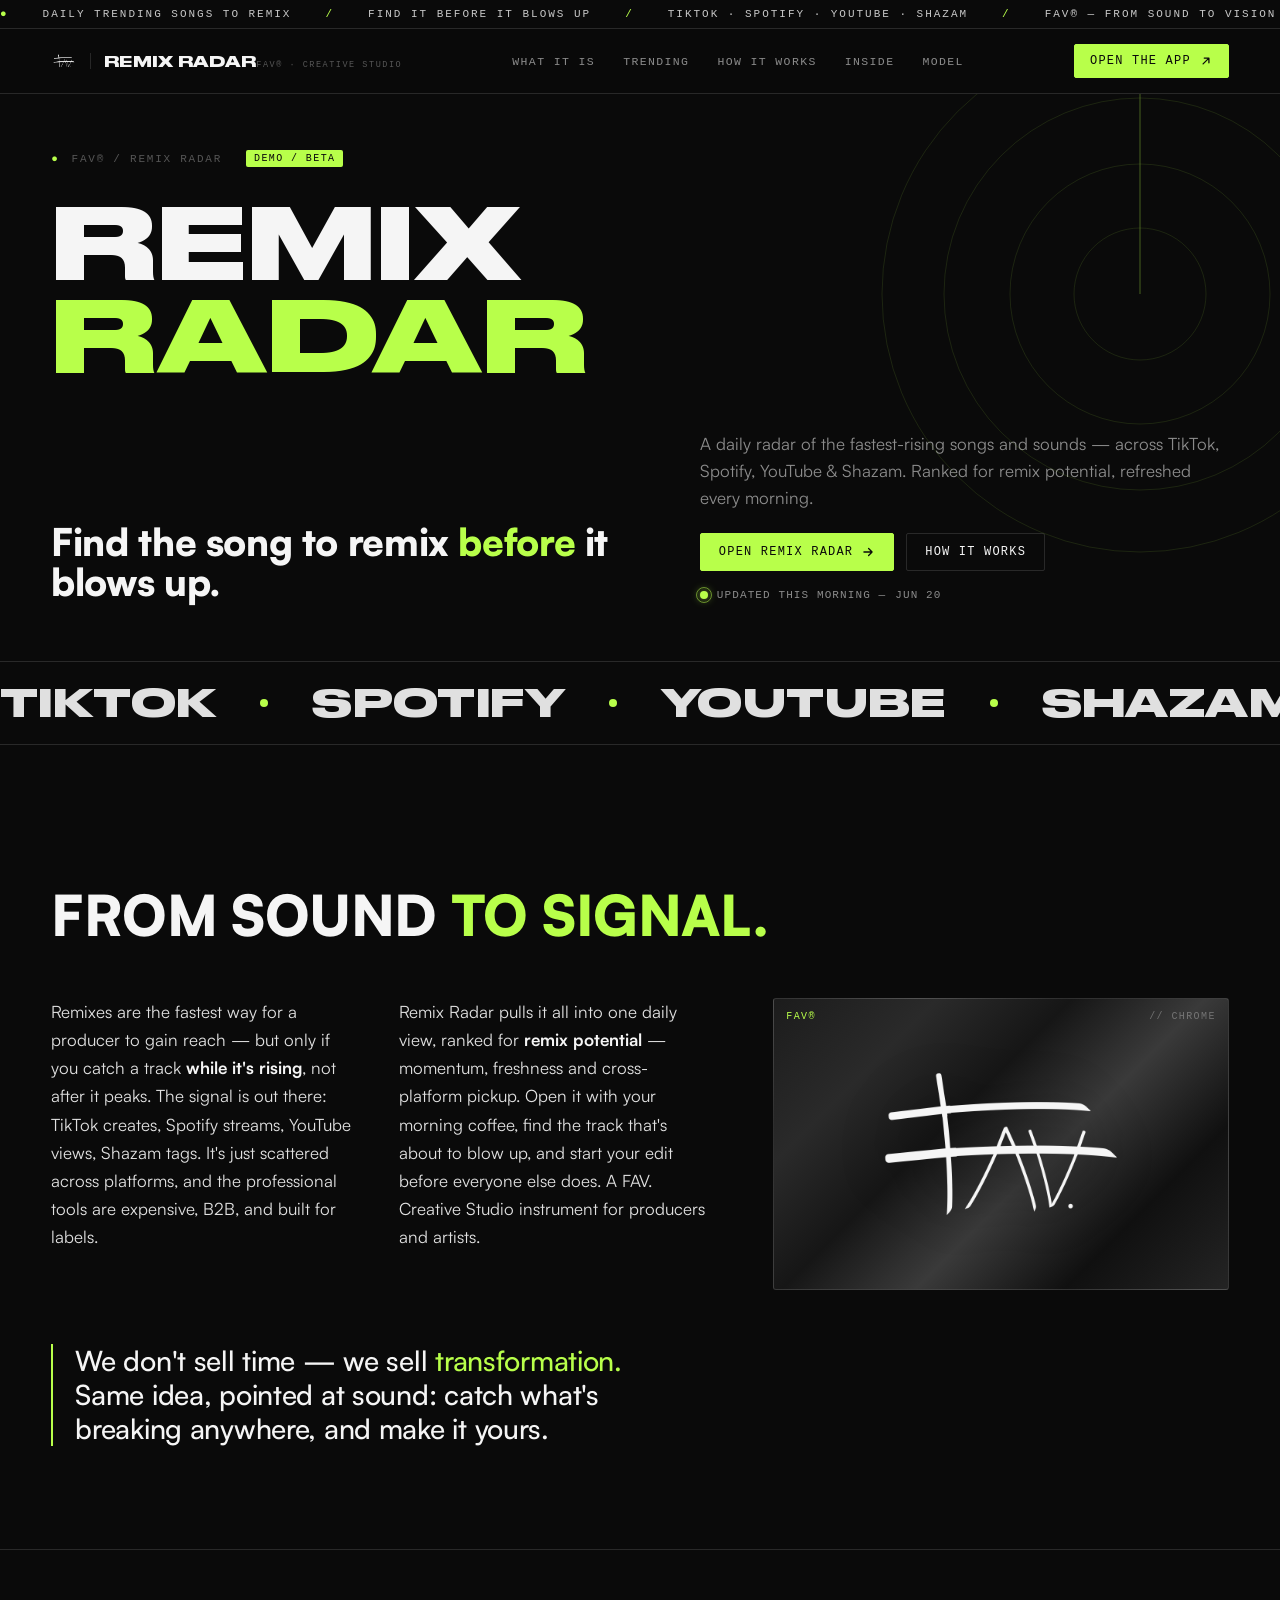
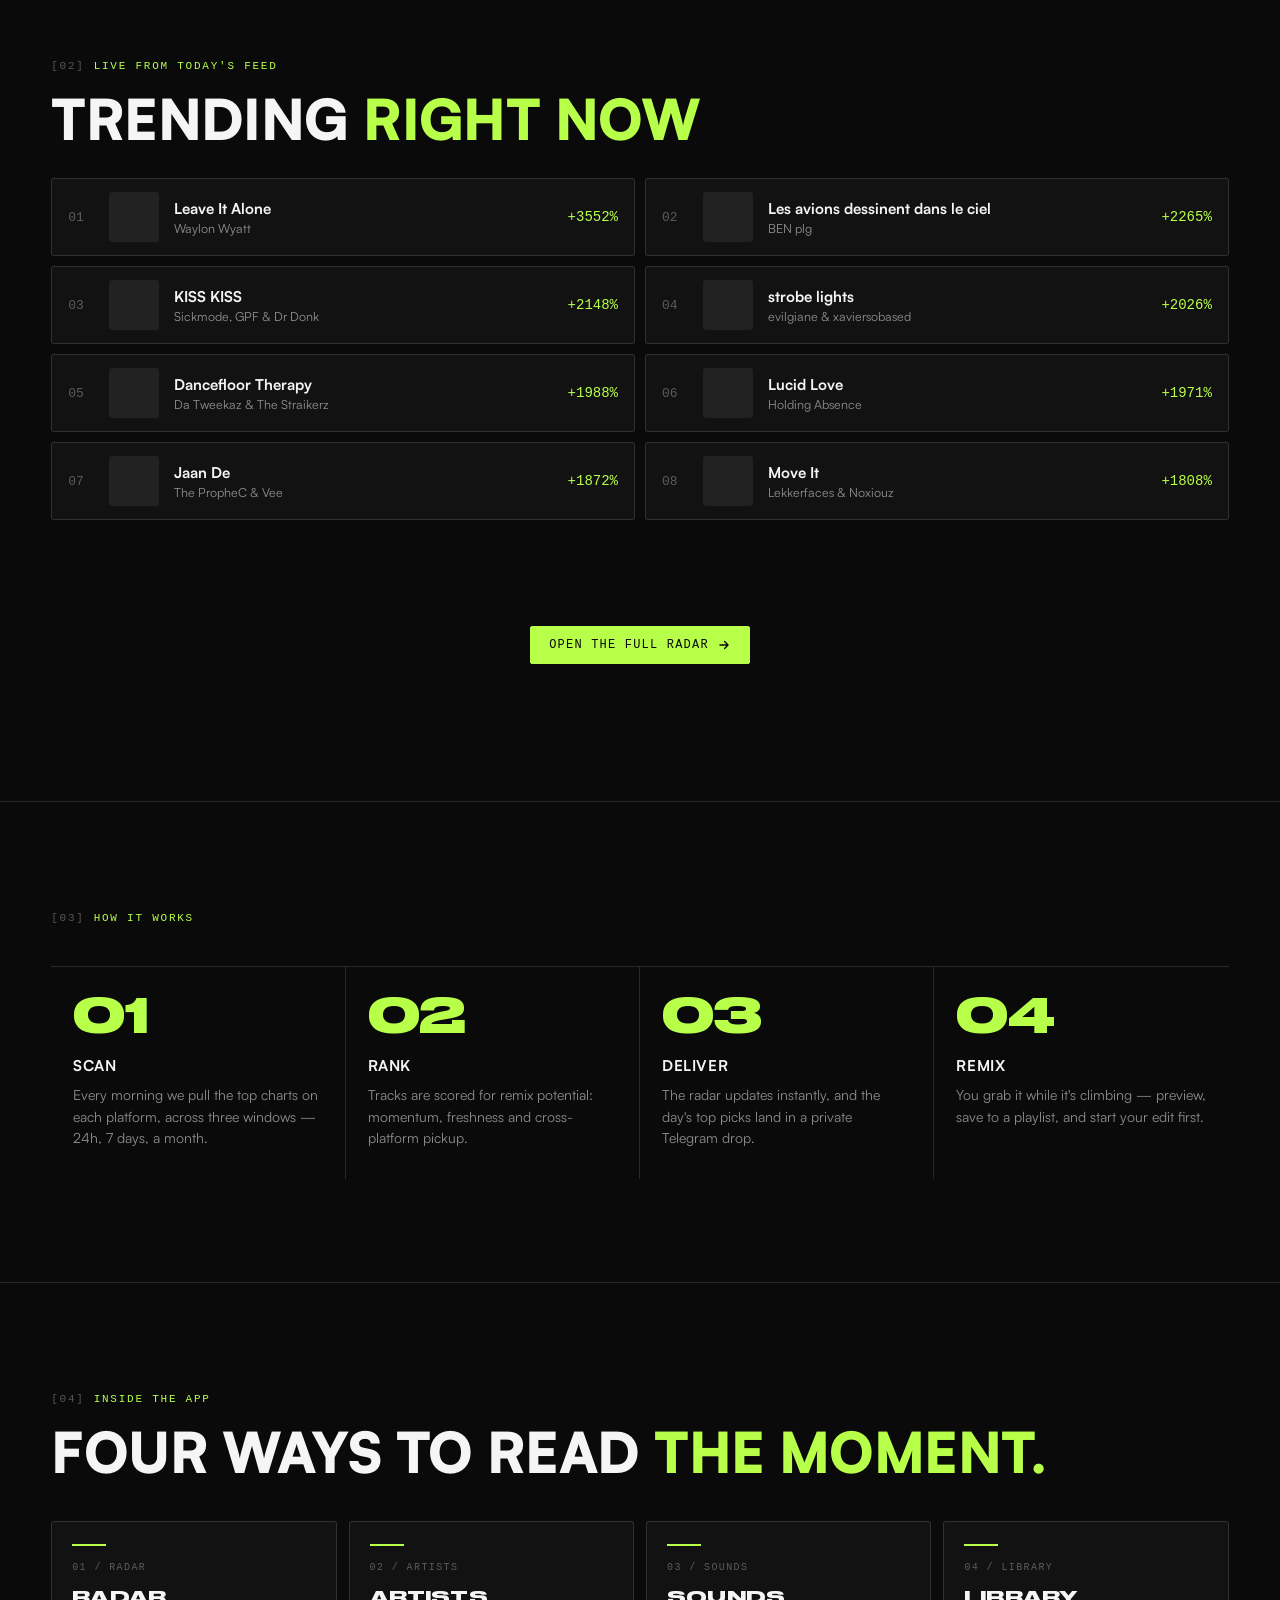
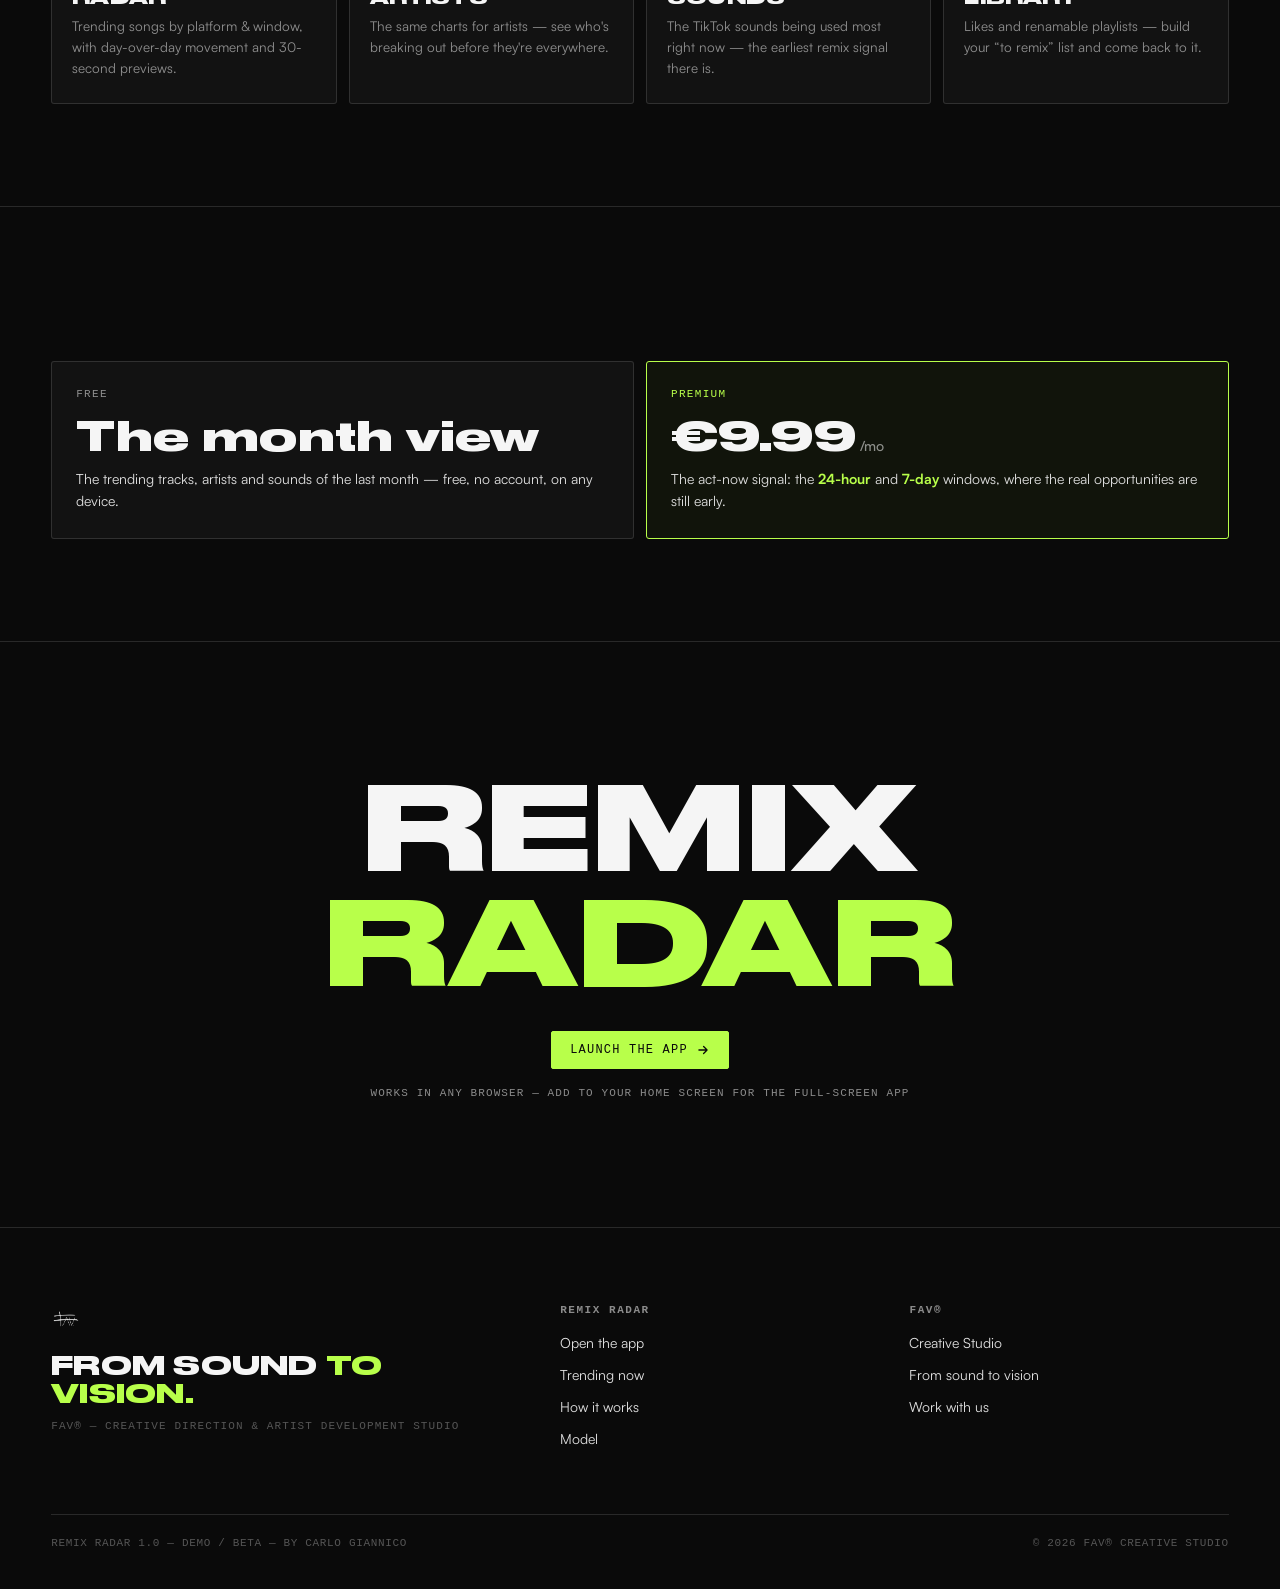
==== index.html @ 15e4ac33 "FAV Remix Radar — FAV. Creative Studio build (landing + app) Matte black + acid green (#B8FF4A), Dru" ====
<!DOCTYPE html>
<html lang="en">
<head>
<meta charset="utf-8" />
<meta name="viewport" content="width=device-width, initial-scale=1, viewport-fit=cover" />
<title>Remix Radar — FAV®</title>
<meta name="description" content="A daily radar of the fastest-rising songs and sounds to remix — across TikTok, Spotify, YouTube and Shazam. A FAV. Creative Studio instrument." />
<meta name="theme-color" content="#0A0A0A" />
<meta name="apple-mobile-web-app-title" content="Remix Radar" />
<link rel="icon" href="./brand/icon-512.png" sizes="any" />
<link rel="apple-touch-icon" href="./brand/apple-touch-icon.png" />
<meta property="og:type" content="website" />
<meta property="og:title" content="Remix Radar — FAV® · find the song to remix before it blows up" />
<meta property="og:description" content="The day's fastest-rising songs and sounds to remix. From sound to vision. A FAV. Creative Studio instrument." />
<meta property="og:image" content="./brand/og.png" />
<meta name="twitter:card" content="summary_large_image" />

<script>
  try{ if (window.matchMedia('(display-mode: standalone)').matches || window.navigator.standalone === true){ location.replace('./app.html' + location.search + location.hash); } }catch(e){}
</script>

<link rel="preload" as="font" type="font/ttf" crossorigin href="./brand/fonts/DrukWide-Bold.ttf" />
<link rel="preload" as="font" type="font/woff2" crossorigin href="./brand/fonts/Satoshi-Bold.woff2" />
<link rel="stylesheet" href="./brand/fonts.css" />

<style>
:root{
  /* FAV. Creative Studio palette (brandbook): matte black + acid green + chrome */
  --ink:#0A0A0A; --panel:#121212; --panel2:#1A1A1A; --acid:#B8FF4A;
  --white:#F5F5F5; --chrome:#C8C8C8; --silver:#E0E0E0;
  --mute:rgba(245,245,245,.55); --faint:rgba(245,245,245,.32); --line:rgba(245,245,245,.13);
  --display:'Druk Wide','Arial Narrow Bold','Arial Narrow',Impact,sans-serif;
  --body:'Satoshi',system-ui,-apple-system,'Helvetica Neue',Arial,sans-serif;
  --mono:ui-monospace,'SF Mono','Menlo',monospace;
  --maxw:1280px;
}
*{box-sizing:border-box;margin:0;padding:0;-webkit-tap-highlight-color:transparent;}
html{scroll-behavior:smooth;}
body{font-family:var(--body);background:var(--ink);color:var(--white);font-weight:400;
  -webkit-font-smoothing:antialiased;text-rendering:optimizeLegibility;overflow-x:hidden;}
a{color:inherit;text-decoration:none;}
img{max-width:100%;display:block;}
.wrap{max-width:var(--maxw);margin:0 auto;padding:0 clamp(18px,4vw,56px);}
.mono{font-family:var(--mono);}

/* ---------- ticker ---------- */
.ticker{background:var(--ink);border-bottom:1px solid var(--line);overflow:hidden;white-space:nowrap;}
.ticker .track{display:inline-flex;gap:34px;padding:8px 0;animation:tick 34s linear infinite;will-change:transform;}
.ticker span{font-family:var(--mono);font-size:11px;letter-spacing:.18em;text-transform:uppercase;color:var(--chrome);display:inline-flex;gap:34px;}
.ticker b{color:var(--acid);font-weight:400;}
@keyframes tick{to{transform:translateX(-50%);}}

/* ---------- nav ---------- */
.nav{position:sticky;top:0;z-index:50;background:rgba(10,10,10,.82);backdrop-filter:saturate(140%) blur(14px);-webkit-backdrop-filter:saturate(140%) blur(14px);border-bottom:1px solid var(--line);}
.nav .wrap{display:flex;align-items:center;justify-content:space-between;gap:18px;height:64px;}
.brand{display:flex;align-items:center;gap:13px;}
.brand .mark{height:26px;width:auto;}
.brand .bt{line-height:1.05;padding-left:13px;border-left:1px solid var(--line);}
.brand .bt .wm{font-family:var(--display);font-weight:700;font-size:14px;letter-spacing:.02em;text-transform:uppercase;}
.brand .bt .inst{font-family:var(--mono);font-size:8.5px;letter-spacing:.18em;text-transform:uppercase;color:var(--faint);}
.nav .links{display:flex;align-items:center;gap:28px;}
.nav .links a{font-family:var(--mono);font-size:11.5px;letter-spacing:.12em;text-transform:uppercase;color:var(--mute);transition:color .2s;}
.nav .links a:hover{color:var(--acid);}
.btn{display:inline-flex;align-items:center;gap:8px;font-family:var(--mono);font-weight:500;font-size:12px;letter-spacing:.1em;text-transform:uppercase;cursor:pointer;border:1px solid var(--acid);padding:11px 18px;border-radius:2px;transition:transform .15s ease,background .2s ease,color .2s ease,box-shadow .2s;}
.btn svg{width:14px;height:14px;}
.btn-acid{background:var(--acid);color:#0A0A0A;}
.btn-acid:hover{box-shadow:0 0 0 3px rgba(184,255,74,.22);transform:translateY(-1px);}
.btn-ghost{background:transparent;color:var(--white);border-color:var(--line);}
.btn-ghost:hover{border-color:var(--white);transform:translateY(-1px);}
.nav .btn{padding:9px 15px;}

/* ---------- index label (margiela-style) ---------- */
.ixrow{display:flex;align-items:center;gap:12px;font-family:var(--mono);font-size:11px;letter-spacing:.16em;text-transform:uppercase;color:var(--faint);}
.ixrow .acid{color:var(--acid);}
.ixrow .ln{flex:1;height:1px;background:var(--line);}

/* ---------- hero ---------- */
.hero{position:relative;background:var(--ink);padding:clamp(28px,5vw,56px) 0 clamp(34px,5vw,60px);overflow:hidden;}
.hero .grain,.hero .deco{position:absolute;inset:0;pointer-events:none;}
.radar-deco{position:absolute;top:-60px;right:-120px;width:520px;height:520px;pointer-events:none;opacity:.5;}
.radar-deco circle{fill:none;stroke:var(--acid);stroke-width:1;opacity:.22;}
.radar-deco .sweep{transform-origin:260px 260px;animation:spin 7s linear infinite;}
.radar-deco .sweep line{stroke:var(--acid);stroke-width:1.4;opacity:.5;}
@keyframes spin{to{transform:rotate(360deg);}}
.hero-top{margin-bottom:clamp(16px,3vw,30px);}
.demo{display:inline-block;margin-left:12px;font-family:var(--mono);font-size:10px;letter-spacing:.14em;text-transform:uppercase;background:var(--acid);color:#0A0A0A;padding:3px 8px;border-radius:2px;}
.giant{font-family:var(--display);font-weight:700;text-transform:uppercase;line-height:.96;letter-spacing:.01em;font-size:clamp(30px,7.6vw,134px);}
.giant .line{display:block;overflow:hidden;}
.giant .line>span{display:block;transform:translateY(115%);animation:rise 1s cubic-bezier(.19,1,.22,1) forwards;}
.giant .line.acid>span{color:var(--acid);}
.giant .line:nth-child(2)>span{animation-delay:.12s;}
@keyframes rise{to{transform:translateY(0);}}
.hero-foot{display:grid;grid-template-columns:1.05fr .95fr;gap:clamp(24px,5vw,72px);align-items:end;margin-top:clamp(24px,4vw,46px);}
.lede{font-weight:900;font-size:clamp(22px,3vw,38px);line-height:1.04;letter-spacing:-.01em;}
.lede em{font-style:normal;color:var(--acid);}
.hero-right .sub{font-size:clamp(14.5px,1.4vw,17px);line-height:1.6;color:var(--mute);max-width:44ch;}
.cta-row{display:flex;gap:12px;flex-wrap:wrap;margin-top:22px;}
.liveline{display:flex;align-items:center;gap:9px;margin-top:18px;font-family:var(--mono);font-size:11px;letter-spacing:.1em;text-transform:uppercase;color:var(--mute);}
.pulse{width:8px;height:8px;border-radius:50%;background:var(--acid);position:relative;box-shadow:0 0 10px rgba(184,255,74,.8);}
.pulse::after{content:"";position:absolute;inset:-4px;border-radius:50%;border:1px solid var(--acid);opacity:.5;animation:pulse 1.8s ease-out infinite;}
@keyframes pulse{0%{transform:scale(.6);opacity:.6;}100%{transform:scale(1.9);opacity:0;}}

/* ---------- platform band ---------- */
.band{background:var(--ink);border-top:1px solid var(--line);border-bottom:1px solid var(--line);overflow:hidden;}
.band .track{display:inline-flex;align-items:center;gap:44px;white-space:nowrap;padding:16px 0;animation:tick 36s linear infinite;}
.band .track>span{display:inline-flex;align-items:center;gap:44px;font-family:var(--display);font-weight:700;text-transform:uppercase;font-size:clamp(20px,3vw,40px);letter-spacing:.01em;color:var(--silver);}
.band .dot{width:8px;height:8px;border-radius:50%;background:var(--acid);flex:none;}
.band .o{color:var(--acid);}

/* ---------- generic section ---------- */
.sec{padding:clamp(58px,8vw,120px) 0;border-bottom:1px solid var(--line);}
.eyebrow{display:inline-flex;align-items:center;gap:9px;font-family:var(--mono);font-size:11px;letter-spacing:.16em;text-transform:uppercase;color:var(--acid);}
.eyebrow .id{color:var(--faint);}
h2.t{font-family:var(--body);font-weight:900;text-transform:uppercase;font-size:clamp(28px,4.4vw,56px);line-height:1.0;letter-spacing:-.01em;margin-top:16px;}
h2.t .acid{color:var(--acid);}

/* ---------- about ---------- */
.about .grid{display:grid;grid-template-columns:1.3fr .9fr;gap:clamp(26px,5vw,64px);margin-top:clamp(32px,5vw,56px);align-items:stretch;}
.about .cols{display:grid;grid-template-columns:1fr 1fr;gap:clamp(20px,3vw,40px);}
.about .cols p{font-size:clamp(14.5px,1.4vw,17px);line-height:1.66;color:var(--silver);}
.about .cols p b{color:var(--white);font-weight:700;}
.chrome{position:relative;border:1px solid var(--line);border-radius:3px;min-height:280px;overflow:hidden;
  background:linear-gradient(135deg,#1c1c1c 0%,#2a2a2a 22%,#161616 40%,#3a3a3a 58%,#101010 78%,#242424 100%);
  display:flex;align-items:center;justify-content:center;}
.chrome img{width:64%;opacity:.96;filter:drop-shadow(0 6px 30px rgba(0,0,0,.6));}
.chrome .tag{position:absolute;top:12px;left:12px;font-family:var(--mono);font-size:10px;letter-spacing:.14em;text-transform:uppercase;color:var(--acid);}
.chrome .tag.r{left:auto;right:12px;color:var(--faint);}
.pull{font-weight:500;font-size:clamp(19px,2.3vw,28px);line-height:1.22;letter-spacing:-.01em;border-left:2px solid var(--acid);padding-left:22px;margin-top:clamp(32px,5vw,54px);max-width:32ch;}
.pull em{font-style:normal;color:var(--acid);}

/* ---------- trending ---------- */
.trending .head{display:flex;align-items:flex-end;justify-content:space-between;gap:20px;flex-wrap:wrap;margin-bottom:32px;}
.trending .meta{font-family:var(--mono);font-size:11px;letter-spacing:.08em;text-transform:uppercase;color:var(--mute);}
.trending .meta b{color:var(--acid);font-weight:400;}
.tgrid{display:grid;grid-template-columns:repeat(2,1fr);gap:10px;}
.tr-card{display:flex;align-items:center;gap:15px;padding:13px 16px;border:1px solid var(--line);border-radius:3px;background:var(--panel);transition:border-color .2s,background .2s,transform .2s;}
.tr-card:hover{border-color:var(--acid);background:var(--panel2);transform:translateY(-2px);}
.tr-rank{font-family:var(--mono);font-size:13px;width:26px;color:var(--faint);flex:none;}
.tr-art{width:50px;height:50px;border-radius:3px;background:#222 center/cover no-repeat;flex:none;}
.tr-meta{flex:1;min-width:0;}
.tr-name{display:block;font-weight:700;font-size:15px;white-space:nowrap;overflow:hidden;text-overflow:ellipsis;}
.tr-art2{display:block;font-size:12.5px;color:var(--mute);white-space:nowrap;overflow:hidden;text-overflow:ellipsis;margin-top:1px;}
.tr-g{font-family:var(--mono);font-weight:500;font-size:14px;color:var(--faint);flex:none;}
.tr-g.up{color:var(--acid);}
.tr-fallback{grid-column:1/-1;padding:30px;text-align:center;color:var(--mute);border:1px dashed var(--line);border-radius:3px;}
.tr-fallback a{color:var(--acid);font-weight:700;}
.tr-skeleton{height:78px;border-radius:3px;background:linear-gradient(100deg,var(--panel) 30%,#222 50%,var(--panel) 70%);background-size:200% 100%;animation:sk 1.3s linear infinite;}
@keyframes sk{to{background-position:-200% 0;}}
.trending .foot{margin-top:30px;display:flex;justify-content:center;}

/* ---------- how ---------- */
.steps{display:grid;grid-template-columns:repeat(4,1fr);gap:0;margin-top:40px;border-top:1px solid var(--line);}
.step{padding:26px 22px 30px;border-right:1px solid var(--line);}
.step:last-child{border-right:none;}
.step .n{font-family:var(--display);font-weight:700;font-size:clamp(30px,3.6vw,54px);line-height:1;color:var(--acid);}
.step h3{font-size:15px;font-weight:700;text-transform:uppercase;letter-spacing:.04em;margin:16px 0 8px;}
.step p{font-size:14px;line-height:1.55;color:var(--mute);}

/* ---------- inside ---------- */
.feat{display:grid;grid-template-columns:repeat(4,1fr);gap:12px;margin-top:42px;}
.card{border:1px solid var(--line);border-radius:3px;padding:22px 20px 24px;background:var(--panel);transition:transform .2s,border-color .2s;position:relative;}
.card:hover{transform:translateY(-4px);border-color:var(--acid);}
.card .cn{font-family:var(--mono);font-size:10px;letter-spacing:.14em;color:var(--faint);}
.card h3{font-family:var(--display);font-weight:700;font-size:17px;text-transform:uppercase;letter-spacing:.01em;margin:14px 0 8px;}
.card p{font-size:13.5px;line-height:1.55;color:var(--mute);}
.card .bar{height:2px;width:34px;background:var(--acid);margin-bottom:16px;}

/* ---------- model ---------- */
.model .row{display:grid;grid-template-columns:1fr 1fr;gap:12px;margin-top:30px;}
.plan{border:1px solid var(--line);border-radius:3px;padding:26px 24px;background:var(--panel);}
.plan.pro{border-color:var(--acid);background:#11140b;}
.plan .tag{font-family:var(--mono);font-size:11px;letter-spacing:.12em;text-transform:uppercase;color:var(--mute);}
.plan.pro .tag{color:var(--acid);}
.plan .price{font-family:var(--display);font-weight:700;font-size:clamp(26px,3.4vw,40px);margin:10px 0 6px;letter-spacing:.01em;}
.plan .price small{font-family:var(--body);font-size:14px;font-weight:500;color:var(--mute);letter-spacing:0;}
.plan p{font-size:14px;line-height:1.55;color:var(--silver);}
.plan p b{color:var(--acid);font-weight:700;}

/* ---------- final ---------- */
.final{background:var(--ink);padding:clamp(64px,10vw,140px) 0;text-align:center;border-bottom:1px solid var(--line);overflow:hidden;}
.final h2{font-family:var(--display);font-weight:700;text-transform:uppercase;letter-spacing:.01em;line-height:1.0;font-size:clamp(34px,9vw,150px);}
.final h2 .acid{color:var(--acid);}
.final .cta-row{justify-content:center;margin-top:30px;}
.final .hint{margin-top:18px;font-family:var(--mono);font-size:11px;letter-spacing:.1em;text-transform:uppercase;color:var(--mute);}

/* ---------- footer ---------- */
.foot{background:var(--ink);padding:clamp(48px,6vw,76px) 0 34px;}
.foot .top{display:grid;grid-template-columns:1.5fr 1fr 1fr;gap:30px;align-items:start;}
.foot .sig{height:30px;width:auto;margin-bottom:18px;}
.foot .vision{font-family:var(--display);font-weight:700;font-size:clamp(18px,2vw,26px);text-transform:uppercase;letter-spacing:.01em;line-height:1.1;}
.foot .vision .acid{color:var(--acid);}
.foot .desc{font-family:var(--mono);font-size:11px;letter-spacing:.1em;text-transform:uppercase;color:var(--faint);margin-top:12px;}
.foot h4{font-family:var(--mono);font-size:11px;letter-spacing:.14em;text-transform:uppercase;color:var(--mute);margin-bottom:14px;}
.foot ul{list-style:none;}
.foot li{margin-bottom:6px;}
.foot li a{font-size:14px;color:var(--silver);display:inline-block;padding:4px 0;}
.foot li a:hover{color:var(--acid);}
.foot .bottom{display:flex;align-items:center;justify-content:space-between;gap:16px;flex-wrap:wrap;margin-top:clamp(34px,5vw,56px);padding-top:22px;border-top:1px solid var(--line);font-family:var(--mono);font-size:11px;letter-spacing:.06em;text-transform:uppercase;color:var(--faint);}

/* ---------- focus + reveal ---------- */
a:focus-visible,.btn:focus-visible{outline:2px solid var(--acid);outline-offset:3px;border-radius:2px;}
.step,.card,.cols,.plan,.tr-card,.tr-meta,.hero-right,.about .grid,.feat{min-width:0;}
.reveal{opacity:0;transform:translateY(20px);transition:opacity .7s cubic-bezier(.2,.7,.2,1),transform .7s cubic-bezier(.2,.7,.2,1);transition-delay:var(--d,0ms);}
.reveal.in{opacity:1;transform:none;}
@media (prefers-reduced-motion:reduce){.reveal{opacity:1;transform:none;}.giant .line>span{animation:none;transform:none;}.ticker .track,.band .track{animation:none;}.radar-deco .sweep{animation:none;}.pulse::after{animation:none;}.tr-skeleton{animation:none;}}

/* ---------- responsive ---------- */
@media (max-width:880px){
  .nav .links{display:none;}
  .radar-deco{right:-60px;width:340px;height:340px;top:-30px;}
  .hero-foot{grid-template-columns:1fr;gap:26px;align-items:start;}
  .about .grid{grid-template-columns:1fr;}
  .tgrid{grid-template-columns:1fr;}
  .steps{grid-template-columns:1fr 1fr;}
  .step:nth-child(2){border-right:none;}
  .step:nth-child(1),.step:nth-child(2){border-bottom:1px solid var(--line);}
  .feat{grid-template-columns:1fr 1fr;}
  .model .row{grid-template-columns:1fr;}
  .foot .top{grid-template-columns:1fr;gap:26px;}
}
@media (max-width:520px){
  .about .cols{grid-template-columns:1fr;}
  .feat{grid-template-columns:1fr;}
  .steps{grid-template-columns:1fr;}
  .step{border-right:none;border-bottom:1px solid var(--line);}
  .step:last-child{border-bottom:none;}
  .brand .bt .inst{display:none;}
}
</style>
</head>
<body>

<div class="ticker" aria-hidden="true">
  <div class="track">
    <span><b>●</b> Daily trending songs to remix <b>/</b> Find it before it blows up <b>/</b> TikTok · Spotify · YouTube · Shazam <b>/</b> FAV® — From sound to vision <b>/</b></span>
    <span><b>●</b> Daily trending songs to remix <b>/</b> Find it before it blows up <b>/</b> TikTok · Spotify · YouTube · Shazam <b>/</b> FAV® — From sound to vision <b>/</b></span>
  </div>
</div>

<nav class="nav">
  <div class="wrap">
    <a class="brand" href="#top" aria-label="Remix Radar — FAV Creative Studio">
      <img class="mark" src="./brand/fav-dot-white.png" alt="" />
      <span class="bt"><span class="wm">Remix Radar</span><span class="inst">FAV® · Creative Studio</span></span>
    </a>
    <div class="links">
      <a href="#about">What it is</a>
      <a href="#trending">Trending</a>
      <a href="#how">How it works</a>
      <a href="#inside">Inside</a>
      <a href="#model">Model</a>
    </div>
    <a class="btn btn-acid" href="./app.html">Open the app
      <svg viewBox="0 0 24 24" fill="none" stroke="currentColor" stroke-width="2.2" stroke-linecap="round" stroke-linejoin="round"><path d="M7 17 17 7M9 7h8v8"/></svg>
    </a>
  </div>
</nav>

<header class="hero" id="top">
  <svg class="radar-deco" viewBox="0 0 520 520" aria-hidden="true">
    <circle cx="260" cy="260" r="66"/><circle cx="260" cy="260" r="130"/><circle cx="260" cy="260" r="196"/><circle cx="260" cy="260" r="258"/>
    <g class="sweep"><line x1="260" y1="260" x2="260" y2="6"/></g>
  </svg>
  <div class="wrap">
    <div class="hero-top">
      <span class="ixrow"><span class="acid">●</span> FAV® / REMIX RADAR <span class="demo">Demo / Beta</span></span>
    </div>
    <h1 class="giant">
      <span class="line"><span>Remix</span></span>
      <span class="line acid"><span>Radar</span></span>
    </h1>
    <div class="hero-foot">
      <p class="lede">Find the song to remix <em>before</em> it blows up.</p>
      <div class="hero-right">
        <p class="sub">A daily radar of the fastest-rising songs and sounds — across TikTok, Spotify, YouTube &amp; Shazam. Ranked for remix potential, refreshed every morning.</p>
        <div class="cta-row">
          <a class="btn btn-acid" href="./app.html">Open Remix Radar
            <svg viewBox="0 0 24 24" fill="none" stroke="currentColor" stroke-width="2.2" stroke-linecap="round" stroke-linejoin="round"><path d="M5 12h14M13 6l6 6-6 6"/></svg>
          </a>
          <a class="btn btn-ghost" href="#how">How it works</a>
        </div>
        <p class="liveline"><span class="pulse"></span> Updated this morning — <span id="feed-date">live</span></p>
      </div>
    </div>
  </div>
</header>

<section class="band" aria-hidden="true">
  <div class="track">
    <span>TikTok <i class="dot"></i> Spotify <i class="dot"></i> YouTube <i class="dot"></i> Shazam <i class="dot"></i> <em class="o">Remix Radar</em> <i class="dot"></i></span>
    <span>TikTok <i class="dot"></i> Spotify <i class="dot"></i> YouTube <i class="dot"></i> Shazam <i class="dot"></i> <em class="o">Remix Radar</em> <i class="dot"></i></span>
  </div>
</section>

<section class="sec about" id="about">
  <div class="wrap">
    <span class="eyebrow reveal"><span class="id">[01]</span> What it is</span>
    <h2 class="t reveal" style="--d:60ms">From sound <span class="acid">to signal.</span></h2>
    <div class="grid">
      <div class="cols">
        <p class="reveal" style="--d:120ms">Remixes are the fastest way for a producer to gain reach — but only if you catch a track <b>while it's rising</b>, not after it peaks. The signal is out there: TikTok creates, Spotify streams, YouTube views, Shazam tags. It's just scattered across platforms, and the professional tools are expensive, B2B, and built for labels.</p>
        <p class="reveal" style="--d:180ms">Remix Radar pulls it all into one daily view, ranked for <b>remix potential</b> — momentum, freshness and cross-platform pickup. Open it with your morning coffee, find the track that's about to blow up, and start your edit before everyone else does. A FAV. Creative Studio instrument for producers and artists.</p>
      </div>
      <figure class="chrome reveal" style="--d:160ms">
        <span class="tag">FAV®</span><span class="tag r">// CHROME</span>
        <img src="./brand/fav-dot-white.png" alt="FAV mark" loading="lazy" />
      </figure>
    </div>
    <p class="pull reveal" style="--d:120ms">We don't sell time — we sell <em>transformation.</em> Same idea, pointed at sound: catch what's breaking anywhere, and make it yours.</p>
  </div>
</section>

<section class="sec trending" id="trending">
  <div class="wrap">
    <div class="head">
      <div>
        <span class="eyebrow reveal"><span class="id">[02]</span> Live from today's feed</span>
        <h2 class="t reveal" style="--d:60ms">Trending <span class="acid">right now</span></h2>
      </div>
      <div class="meta reveal" style="--d:120ms" id="trending-label">Spotify · <b>24h growth</b> · updating…</div>
    </div>
    <div class="tgrid" id="trending-grid">
      <div class="tr-skeleton"></div><div class="tr-skeleton"></div><div class="tr-skeleton"></div>
      <div class="tr-skeleton"></div><div class="tr-skeleton"></div><div class="tr-skeleton"></div>
    </div>
    <div class="foot">
      <a class="btn btn-acid" href="./app.html">Open the full radar
        <svg viewBox="0 0 24 24" fill="none" stroke="currentColor" stroke-width="2.2" stroke-linecap="round" stroke-linejoin="round"><path d="M5 12h14M13 6l6 6-6 6"/></svg>
      </a>
    </div>
  </div>
</section>

<section class="sec how" id="how">
  <div class="wrap">
    <span class="eyebrow reveal"><span class="id">[03]</span> How it works</span>
    <div class="steps">
      <div class="step reveal"><div class="n">01</div><h3>Scan</h3><p>Every morning we pull the top charts on each platform, across three windows — 24h, 7 days, a month.</p></div>
      <div class="step reveal" style="--d:80ms"><div class="n">02</div><h3>Rank</h3><p>Tracks are scored for remix potential: momentum, freshness and cross-platform pickup.</p></div>
      <div class="step reveal" style="--d:160ms"><div class="n">03</div><h3>Deliver</h3><p>The radar updates instantly, and the day's top picks land in a private Telegram drop.</p></div>
      <div class="step reveal" style="--d:240ms"><div class="n">04</div><h3>Remix</h3><p>You grab it while it's climbing — preview, save to a playlist, and start your edit first.</p></div>
    </div>
  </div>
</section>

<section class="sec inside" id="inside">
  <div class="wrap">
    <span class="eyebrow reveal"><span class="id">[04]</span> Inside the app</span>
    <h2 class="t reveal" style="--d:60ms">Four ways to read <span class="acid">the moment.</span></h2>
    <div class="feat">
      <div class="card reveal"><div class="bar"></div><div class="cn">01 / RADAR</div><h3>Radar</h3><p>Trending songs by platform &amp; window, with day-over-day movement and 30-second previews.</p></div>
      <div class="card reveal" style="--d:80ms"><div class="bar"></div><div class="cn">02 / ARTISTS</div><h3>Artists</h3><p>The same charts for artists — see who's breaking out before they're everywhere.</p></div>
      <div class="card reveal" style="--d:160ms"><div class="bar"></div><div class="cn">03 / SOUNDS</div><h3>Sounds</h3><p>The TikTok sounds being used most right now — the earliest remix signal there is.</p></div>
      <div class="card reveal" style="--d:240ms"><div class="bar"></div><div class="cn">04 / LIBRARY</div><h3>Library</h3><p>Likes and renamable playlists — build your “to remix” list and come back to it.</p></div>
    </div>
  </div>
</section>

<section class="sec model" id="model">
  <div class="wrap">
    <span class="eyebrow reveal"><span class="id">[05]</span> The model</span>
    <div class="row">
      <div class="plan reveal"><div class="tag">Free</div><div class="price">The month view</div><p>The trending tracks, artists and sounds of the last month — free, no account, on any device.</p></div>
      <div class="plan pro reveal" style="--d:80ms"><div class="tag">Premium</div><div class="price">€9.99<small> /mo</small></div><p>The act-now signal: the <b>24-hour</b> and <b>7-day</b> windows, where the real opportunities are still early.</p></div>
    </div>
  </div>
</section>

<section class="final">
  <div class="wrap">
    <h2 class="reveal">Remix<br><span class="acid">Radar</span></h2>
    <div class="cta-row">
      <a class="btn btn-acid" href="./app.html">Launch the app
        <svg viewBox="0 0 24 24" fill="none" stroke="currentColor" stroke-width="2.2" stroke-linecap="round" stroke-linejoin="round"><path d="M5 12h14M13 6l6 6-6 6"/></svg>
      </a>
    </div>
    <p class="hint">Works in any browser — add to your Home Screen for the full-screen app</p>
  </div>
</section>

<footer class="foot">
  <div class="wrap">
    <div class="top">
      <div>
        <img class="sig" src="./brand/fav-dot-white.png" alt="FAV" />
        <div class="vision">From sound <span class="acid">to vision.</span></div>
        <div class="desc">FAV® — Creative Direction &amp; Artist Development Studio</div>
      </div>
      <div>
        <h4>Remix Radar</h4>
        <ul>
          <li><a href="./app.html">Open the app</a></li>
          <li><a href="#trending">Trending now</a></li>
          <li><a href="#how">How it works</a></li>
          <li><a href="#model">Model</a></li>
        </ul>
      </div>
      <div>
        <h4>FAV®</h4>
        <ul>
          <li><a href="#about">Creative Studio</a></li>
          <li><a href="#about">From sound to vision</a></li>
          <li><a href="#model">Work with us</a></li>
        </ul>
      </div>
    </div>
    <div class="bottom">
      <span>Remix Radar 1.0 — Demo / Beta — by Carlo Giannico</span>
      <span>© 2026 FAV® Creative Studio</span>
    </div>
  </div>
</footer>

<script>
var io = new IntersectionObserver(function(es){
  es.forEach(function(e){ if(e.isIntersecting){ e.target.classList.add('in'); io.unobserve(e.target); } });
},{threshold:.12, rootMargin:"0px 0px -8% 0px"});
document.querySelectorAll('.reveal').forEach(function(el){ io.observe(el); });

function esc(s){ return String(s==null?'':s).replace(/[&<>"]/g,function(c){return {'&':'&amp;','<':'&lt;','>':'&gt;','"':'&quot;'}[c];}); }

(function(){
  var grid=document.getElementById('trending-grid');
  fetch('./feed.json?t='+Date.now(),{cache:'no-store'}).then(function(r){ if(!r.ok) throw 0; return r.json(); }).then(function(d){
    var dt = d.generated_at ? new Date(d.generated_at) : null;
    var ds = (dt && !isNaN(dt)) ? dt.toLocaleDateString('en-US',{month:'short',day:'numeric'}) : null;
    if(ds){ var fd=document.getElementById('feed-date'); if(fd) fd.textContent=ds; }
    var ch=d.charts||{};
    var plat = ch.spotify ? 'spotify' : Object.keys(ch)[0];
    var pmeta=(d.platforms||[]).filter(function(p){return p.key===plat;})[0];
    var wins = ch[plat]||{};
    var win = wins['24h'] ? '24h' : Object.keys(wins)[0];
    var lbl=document.getElementById('trending-label');
    if(lbl) lbl.innerHTML=(pmeta?esc(pmeta.label):esc(plat))+' · <b>'+(win==='24h'?'24h growth':esc(win))+'</b> · '+(ds?('updated '+ds):'live');
    var ids=(wins[win]||[]).slice(0,8);
    var rows=ids.map(function(id){return d.tracks[id];}).filter(Boolean);
    if(!rows.length) throw 0;
    grid.innerHTML=rows.map(function(t,i){
      var g=Math.round(t[plat+'_24h_pct']||0);
      var gtxt=(g>0?'+':'')+g+'%';
      var cover=t.cover_url?(' style="background-image:url(\''+esc(t.cover_url)+'\')"'):'';
      return '<a class="tr-card reveal" href="./app.html" style="--d:'+(i*55)+'ms">'+
        '<span class="tr-rank">'+(i+1<10?'0':'')+(i+1)+'</span>'+
        '<span class="tr-art"'+cover+'></span>'+
        '<span class="tr-meta"><span class="tr-name">'+esc(t.name)+'</span><span class="tr-art2">'+esc(t.artist||'')+'</span></span>'+
        '<span class="tr-g'+(g>0?' up':'')+'">'+gtxt+'</span></a>';
    }).join('');
    grid.querySelectorAll('.reveal').forEach(function(el){ io.observe(el); });
  }).catch(function(){
    grid.innerHTML='<div class="tr-fallback">The live radar opens inside the app. <a href="./app.html">Open Remix Radar →</a></div>';
  });
})();
</script>
</body>
</html>
---- brand/fonts.css ----
/* FAV. Creative Studio — brand web fonts: Druk Wide (display) + Satoshi (body/UI) */
@font-face{font-family:'Druk Wide';src:url('fonts/DrukWide-Bold.ttf') format('truetype');font-weight:700;font-style:normal;font-display:swap;}
@font-face{font-family:'Druk Wide';src:url('fonts/DrukWide-Medium.ttf') format('truetype');font-weight:500;font-style:normal;font-display:swap;}
@font-face{font-family:'Satoshi';src:url('fonts/Satoshi-Regular.woff2') format('woff2');font-weight:400;font-style:normal;font-display:swap;}
@font-face{font-family:'Satoshi';src:url('fonts/Satoshi-Italic.woff2') format('woff2');font-weight:400;font-style:italic;font-display:swap;}
@font-face{font-family:'Satoshi';src:url('fonts/Satoshi-Medium.woff2') format('woff2');font-weight:500;font-style:normal;font-display:swap;}
@font-face{font-family:'Satoshi';src:url('fonts/Satoshi-Bold.woff2') format('woff2');font-weight:700;font-style:normal;font-display:swap;}
@font-face{font-family:'Satoshi';src:url('fonts/Satoshi-Black.woff2') format('woff2');font-weight:900;font-style:normal;font-display:swap;}
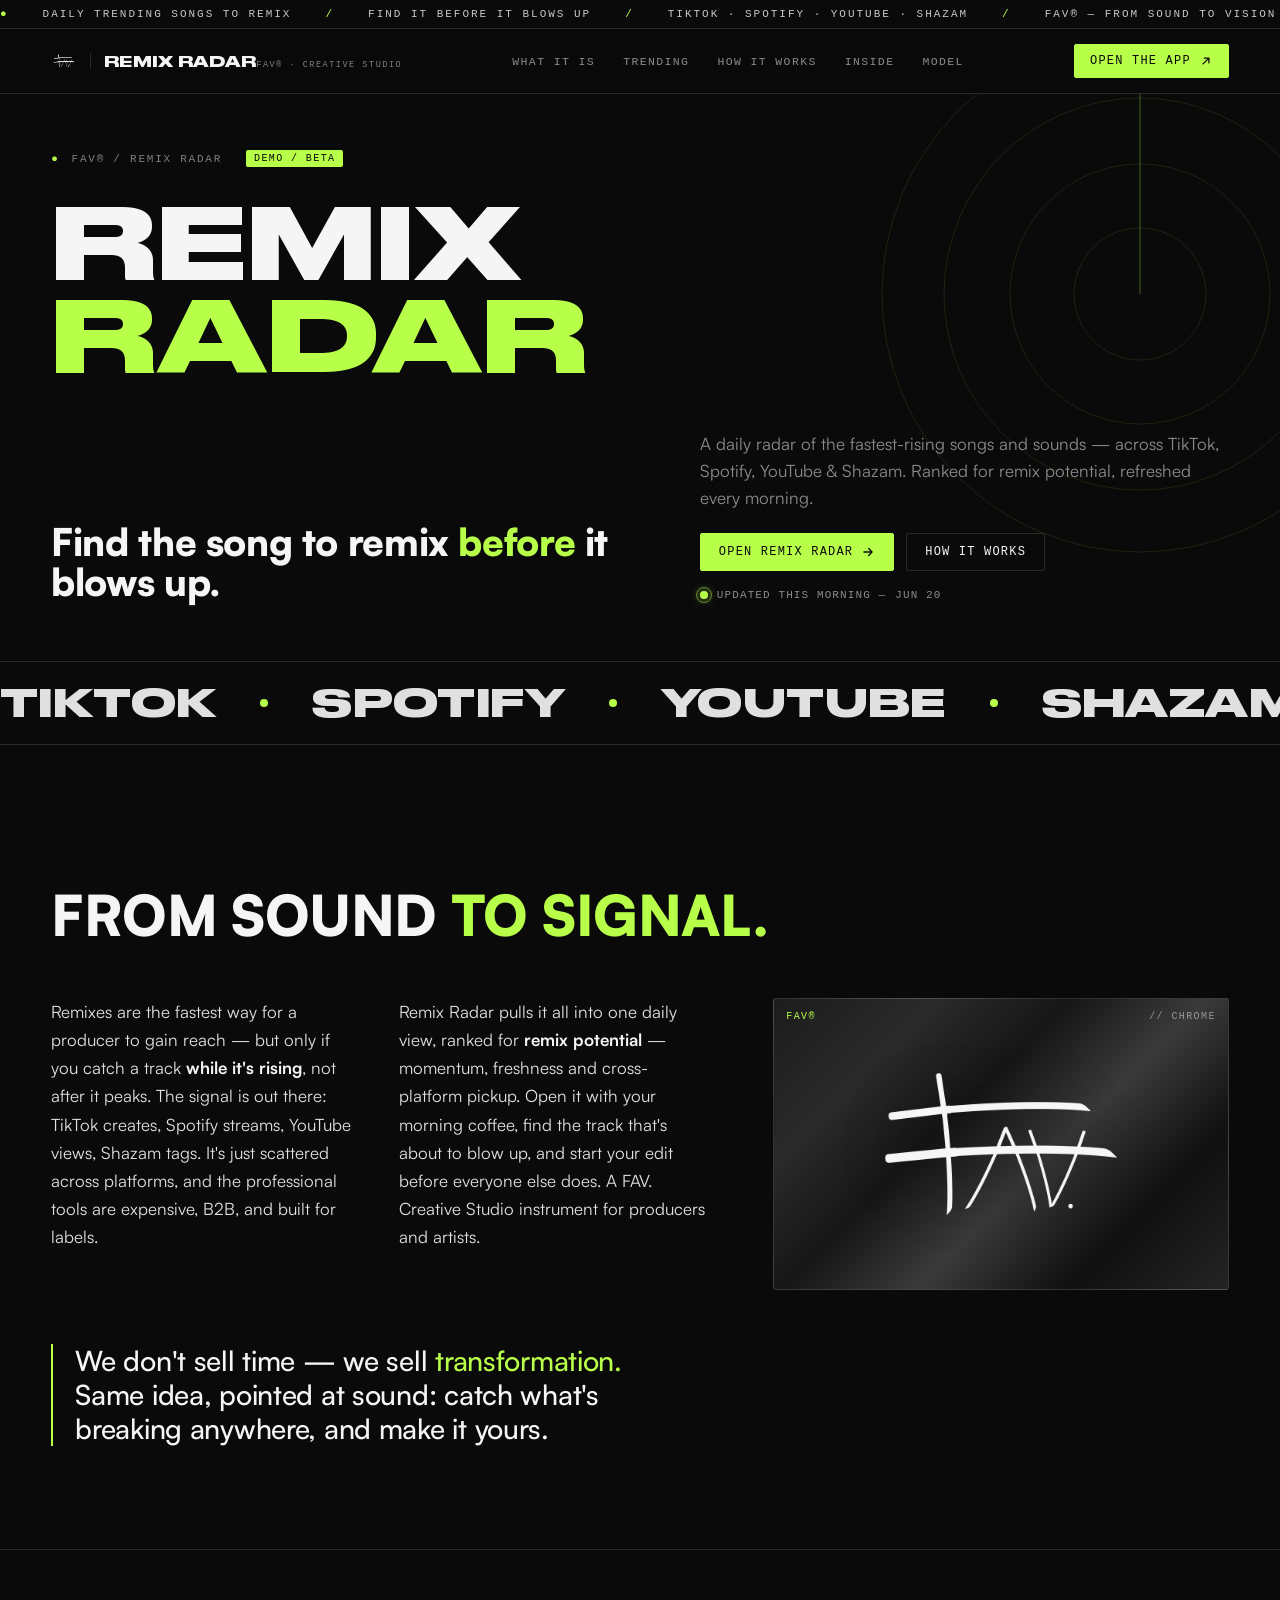
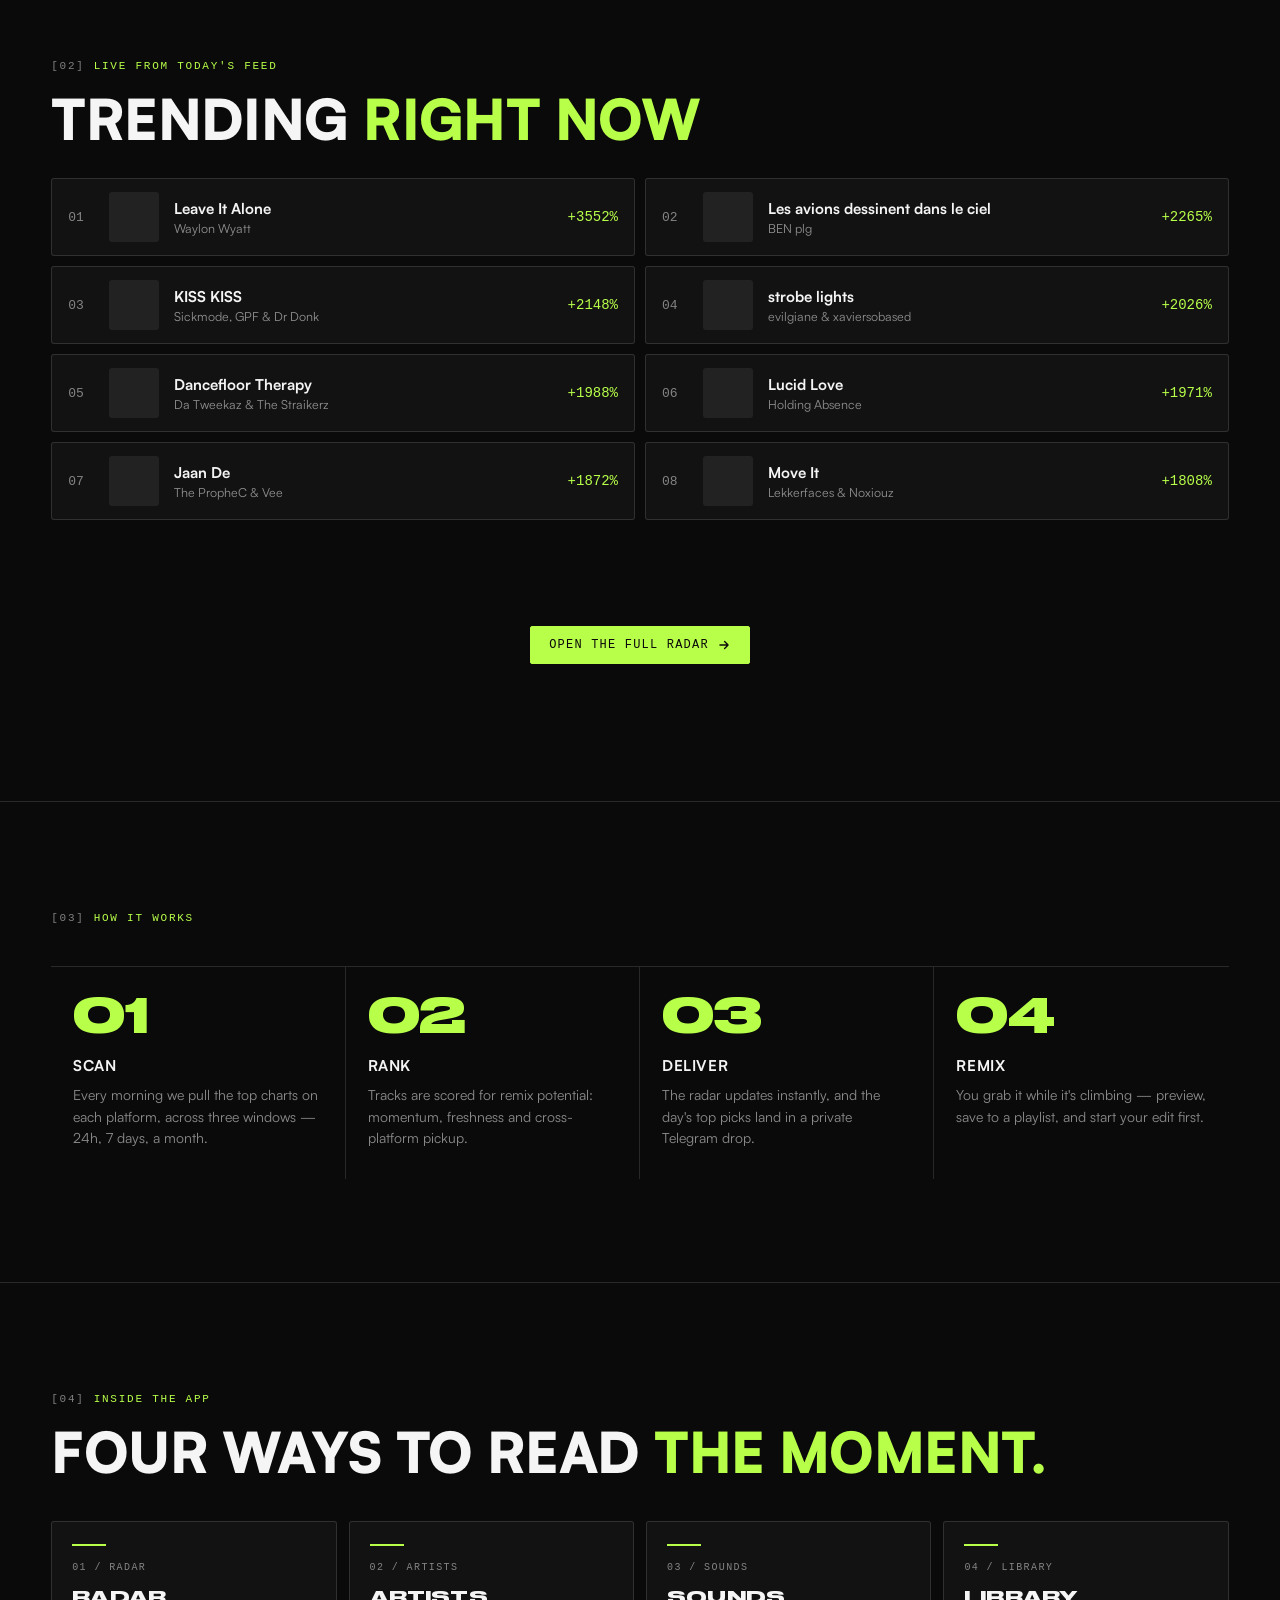
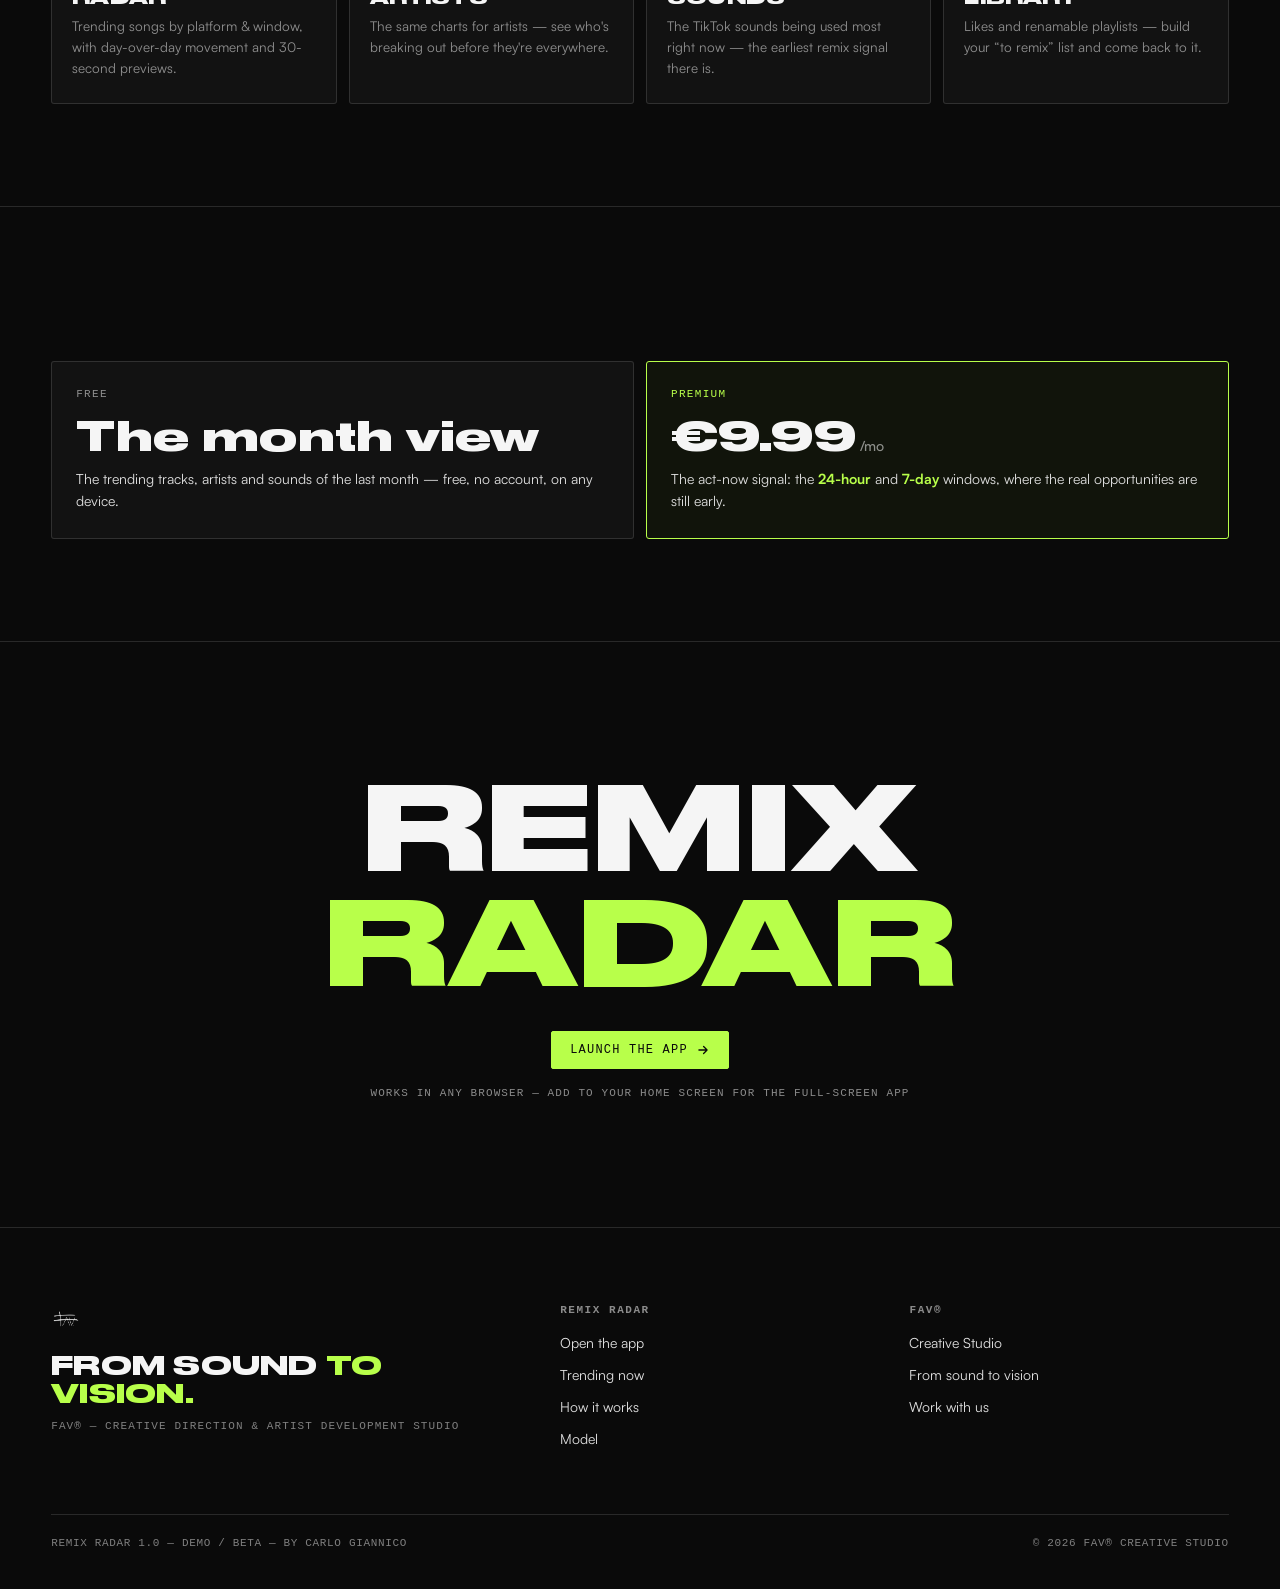
==== commit c7f1445b: "FAV review fixes: acid-green single accent, AA contrast, English feed-error, esc hardening - app.htm" ====
--- a/index.html
+++ b/index.html
@@ -28,7 +28,7 @@
   /* FAV. Creative Studio palette (brandbook): matte black + acid green + chrome */
   --ink:#0A0A0A; --panel:#121212; --panel2:#1A1A1A; --acid:#B8FF4A;
   --white:#F5F5F5; --chrome:#C8C8C8; --silver:#E0E0E0;
-  --mute:rgba(245,245,245,.55); --faint:rgba(245,245,245,.32); --line:rgba(245,245,245,.13);
+  --mute:rgba(245,245,245,.55); --faint:rgba(245,245,245,.50); --line:rgba(245,245,245,.13);
   --display:'Druk Wide','Arial Narrow Bold','Arial Narrow',Impact,sans-serif;
   --body:'Satoshi',system-ui,-apple-system,'Helvetica Neue',Arial,sans-serif;
   --mono:ui-monospace,'SF Mono','Menlo',monospace;
@@ -202,11 +202,13 @@
 .step,.card,.cols,.plan,.tr-card,.tr-meta,.hero-right,.about .grid,.feat{min-width:0;}
 .reveal{opacity:0;transform:translateY(20px);transition:opacity .7s cubic-bezier(.2,.7,.2,1),transform .7s cubic-bezier(.2,.7,.2,1);transition-delay:var(--d,0ms);}
 .reveal.in{opacity:1;transform:none;}
-@media (prefers-reduced-motion:reduce){.reveal{opacity:1;transform:none;}.giant .line>span{animation:none;transform:none;}.ticker .track,.band .track{animation:none;}.radar-deco .sweep{animation:none;}.pulse::after{animation:none;}.tr-skeleton{animation:none;}}
+@media (prefers-reduced-motion:reduce){.reveal{opacity:1;transform:none;}.giant .line>span{animation:none;transform:none;}.ticker .track,.band .track{animation:none;}.radar-deco .sweep{animation:none;}.pulse::after{animation:none;}.tr-skeleton{animation:none;}html{scroll-behavior:auto;}}
 
 /* ---------- responsive ---------- */
 @media (max-width:880px){
   .nav .links{display:none;}
+  .nav .btn{padding:12px 16px;}
+  .foot li a{padding:8px 0;}
   .radar-deco{right:-60px;width:340px;height:340px;top:-30px;}
   .hero-foot{grid-template-columns:1fr;gap:26px;align-items:start;}
   .about .grid{grid-template-columns:1fr;}
@@ -303,7 +305,7 @@
       </div>
       <figure class="chrome reveal" style="--d:160ms">
         <span class="tag">FAV®</span><span class="tag r">// CHROME</span>
-        <img src="./brand/fav-dot-white.png" alt="FAV mark" loading="lazy" />
+        <img src="./brand/fav-dot-white.png" alt="" loading="lazy" />
       </figure>
     </div>
     <p class="pull reveal" style="--d:120ms">We don't sell time — we sell <em>transformation.</em> Same idea, pointed at sound: catch what's breaking anywhere, and make it yours.</p>
@@ -382,7 +384,7 @@
   <div class="wrap">
     <div class="top">
       <div>
-        <img class="sig" src="./brand/fav-dot-white.png" alt="FAV" />
+        <img class="sig" src="./brand/fav-dot-white.png" alt="" />
         <div class="vision">From sound <span class="acid">to vision.</span></div>
         <div class="desc">FAV® — Creative Direction &amp; Artist Development Studio</div>
       </div>
@@ -417,7 +419,7 @@
 },{threshold:.12, rootMargin:"0px 0px -8% 0px"});
 document.querySelectorAll('.reveal').forEach(function(el){ io.observe(el); });
 
-function esc(s){ return String(s==null?'':s).replace(/[&<>"]/g,function(c){return {'&':'&amp;','<':'&lt;','>':'&gt;','"':'&quot;'}[c];}); }
+function esc(s){ return String(s==null?'':s).replace(/[&<>"']/g,function(c){return {'&':'&amp;','<':'&lt;','>':'&gt;','"':'&quot;',"'":'&#39;'}[c];}); }
 
 (function(){
   var grid=document.getElementById('trending-grid');
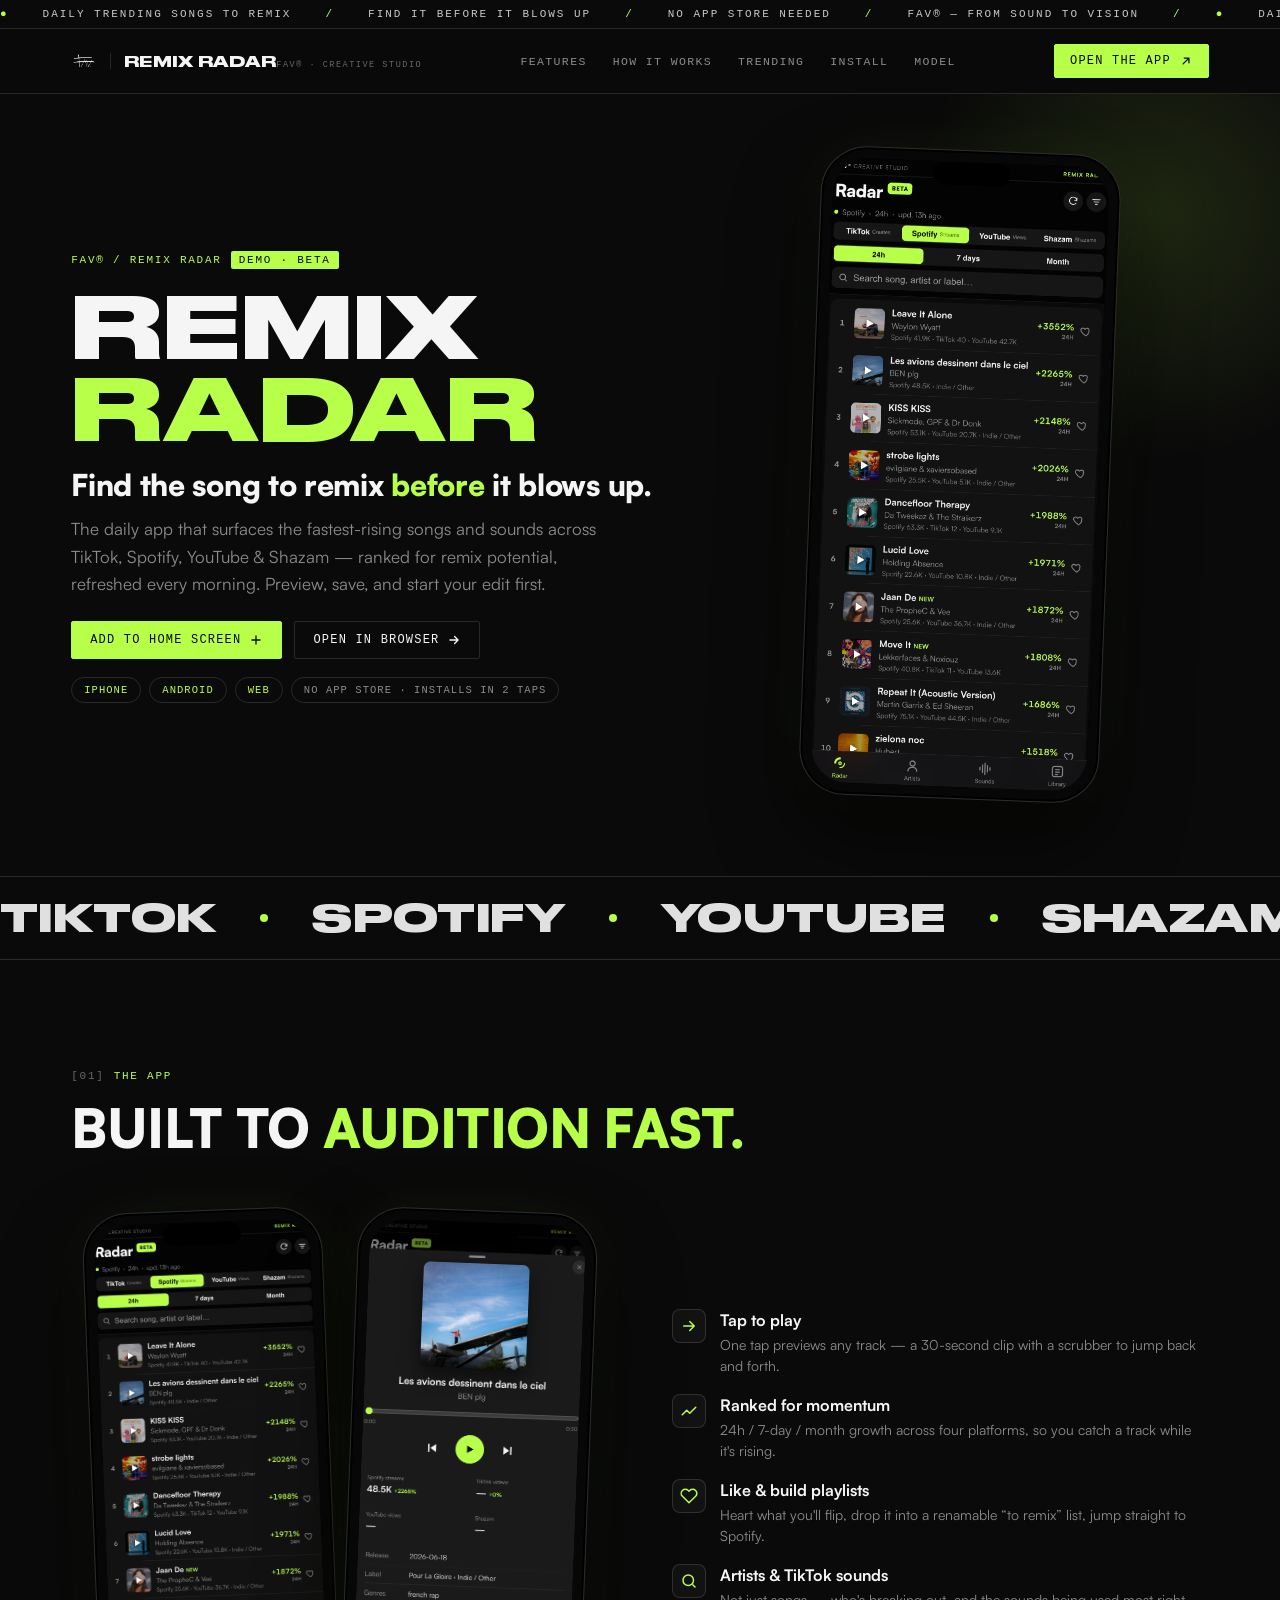
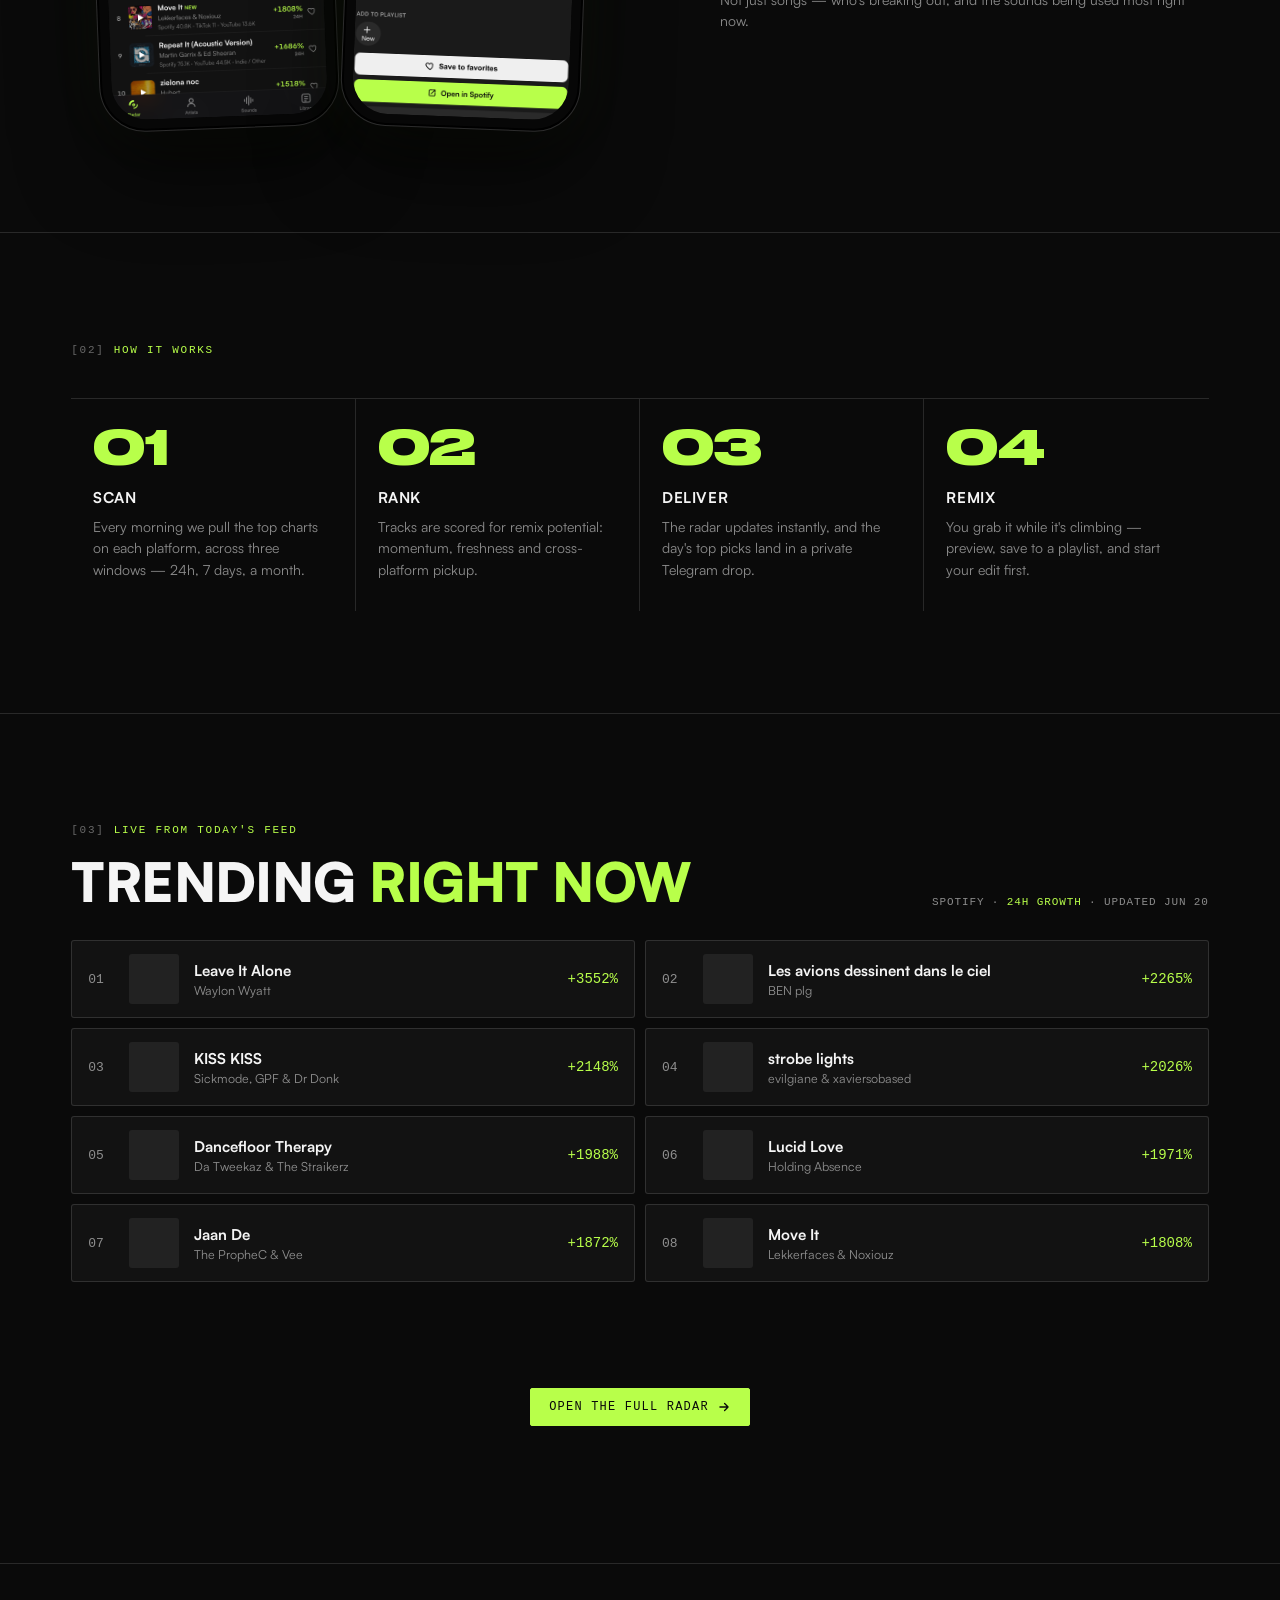
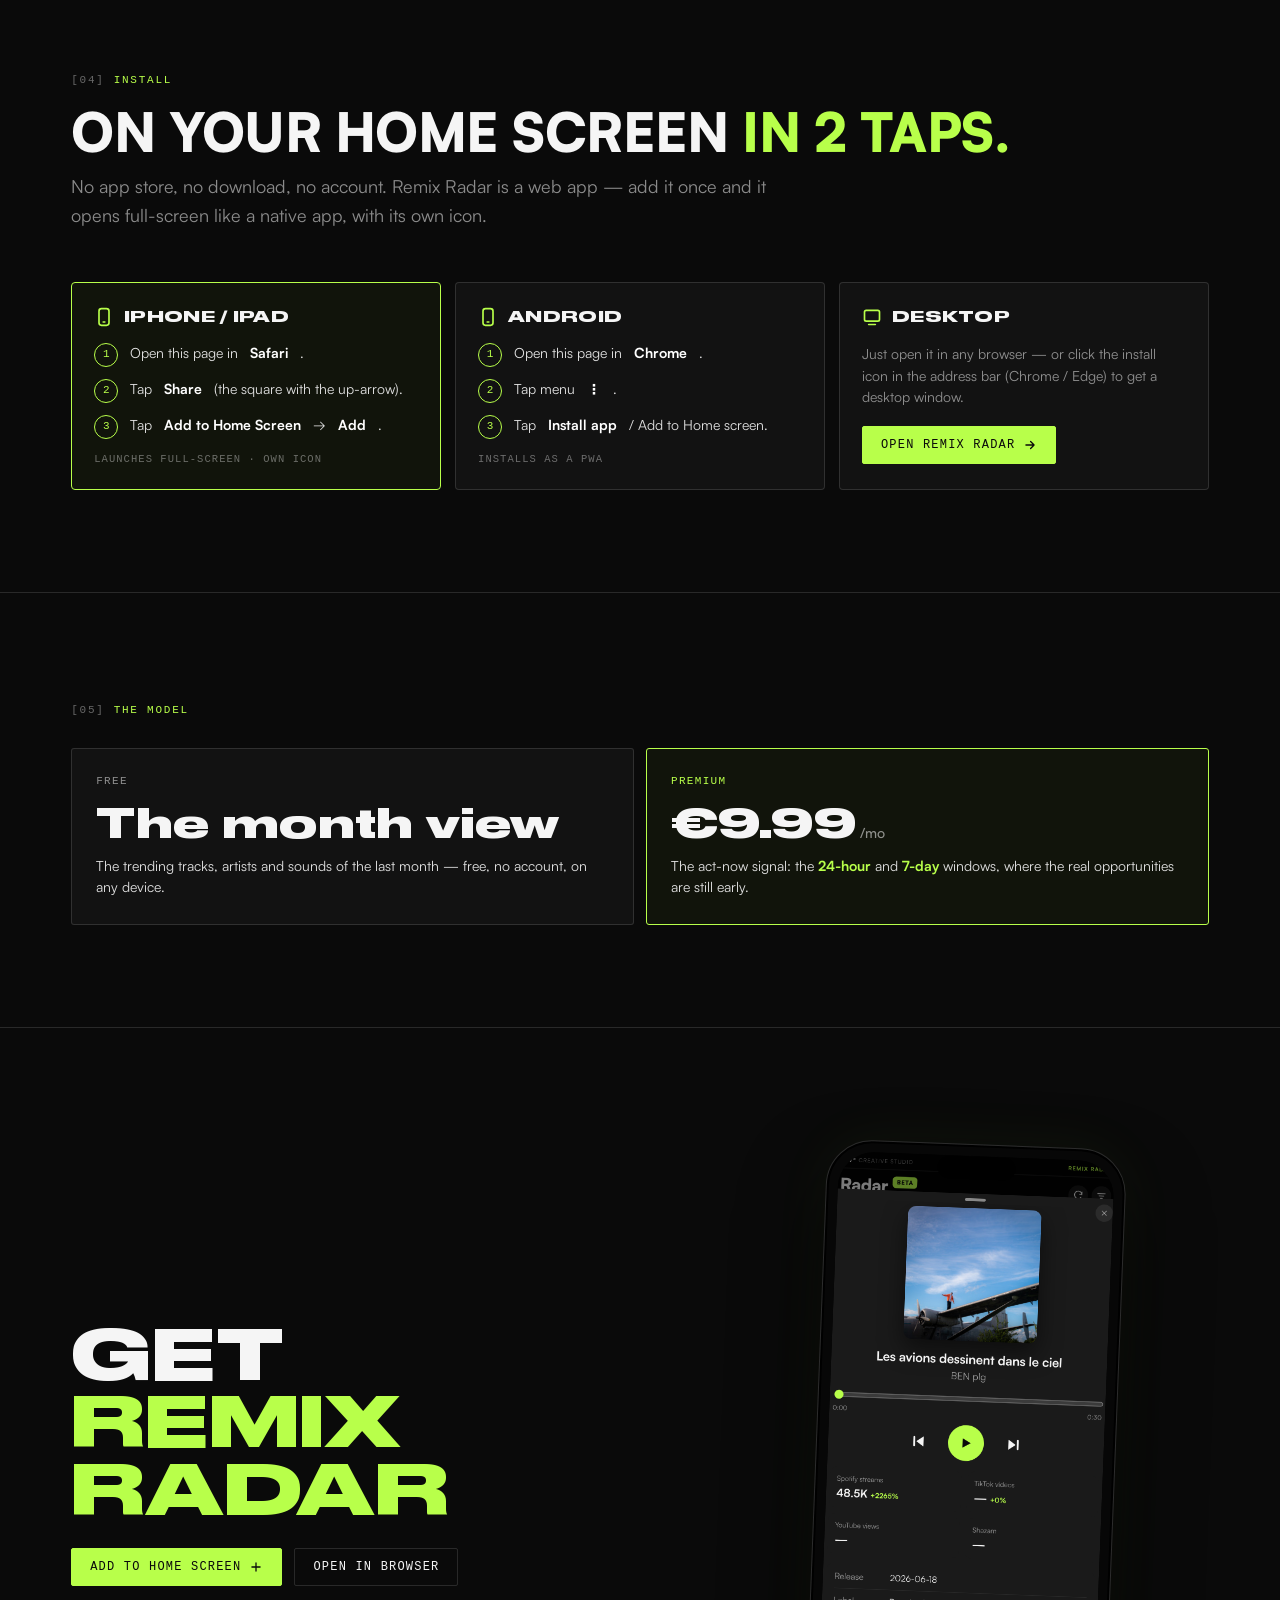
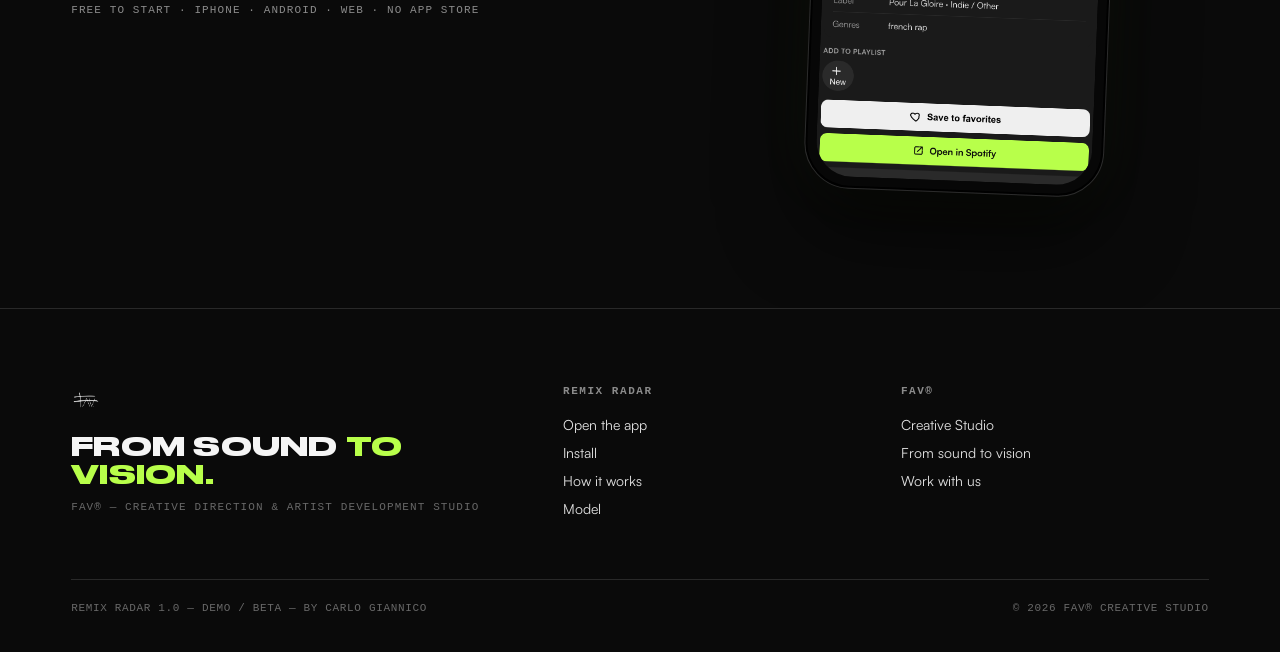
==== commit e6217c86: "landing: rebuild as a mobile-app landing (iPhone mockups + install flow) - New app-centric index.htm" ====
--- a/index.html
+++ b/index.html
@@ -3,15 +3,15 @@
 <head>
 <meta charset="utf-8" />
 <meta name="viewport" content="width=device-width, initial-scale=1, viewport-fit=cover" />
-<title>Remix Radar — FAV®</title>
-<meta name="description" content="A daily radar of the fastest-rising songs and sounds to remix — across TikTok, Spotify, YouTube and Shazam. A FAV. Creative Studio instrument." />
+<title>Remix Radar — FAV® · the daily remix-radar app</title>
+<meta name="description" content="The mobile app that shows you the day's fastest-rising songs and sounds to remix — across TikTok, Spotify, YouTube and Shazam. Add it to your Home Screen. From sound to vision. A FAV. Creative Studio app." />
 <meta name="theme-color" content="#0A0A0A" />
 <meta name="apple-mobile-web-app-title" content="Remix Radar" />
 <link rel="icon" href="./brand/icon-512.png" sizes="any" />
 <link rel="apple-touch-icon" href="./brand/apple-touch-icon.png" />
 <meta property="og:type" content="website" />
-<meta property="og:title" content="Remix Radar — FAV® · find the song to remix before it blows up" />
-<meta property="og:description" content="The day's fastest-rising songs and sounds to remix. From sound to vision. A FAV. Creative Studio instrument." />
+<meta property="og:title" content="Remix Radar — the daily remix-radar app · FAV®" />
+<meta property="og:description" content="Find the song to remix before it blows up. Add Remix Radar to your Home Screen. From sound to vision." />
 <meta property="og:image" content="./brand/og.png" />
 <meta name="twitter:card" content="summary_large_image" />
 
@@ -25,32 +25,29 @@
 
 <style>
 :root{
-  /* FAV. Creative Studio palette (brandbook): matte black + acid green + chrome */
   --ink:#0A0A0A; --panel:#121212; --panel2:#1A1A1A; --acid:#B8FF4A;
   --white:#F5F5F5; --chrome:#C8C8C8; --silver:#E0E0E0;
-  --mute:rgba(245,245,245,.55); --faint:rgba(245,245,245,.50); --line:rgba(245,245,245,.13);
-  --display:'Druk Wide','Arial Narrow Bold','Arial Narrow',Impact,sans-serif;
+  --mute:rgba(245,245,245,.55); --faint:rgba(245,245,245,.40); --line:rgba(245,245,245,.13);
+  --display:'Druk Wide','Arial Narrow Bold',Impact,sans-serif;
   --body:'Satoshi',system-ui,-apple-system,'Helvetica Neue',Arial,sans-serif;
   --mono:ui-monospace,'SF Mono','Menlo',monospace;
-  --maxw:1280px;
+  --maxw:1240px;
 }
 *{box-sizing:border-box;margin:0;padding:0;-webkit-tap-highlight-color:transparent;}
 html{scroll-behavior:smooth;}
-body{font-family:var(--body);background:var(--ink);color:var(--white);font-weight:400;
-  -webkit-font-smoothing:antialiased;text-rendering:optimizeLegibility;overflow-x:hidden;}
+body{font-family:var(--body);background:var(--ink);color:var(--white);-webkit-font-smoothing:antialiased;text-rendering:optimizeLegibility;overflow-x:hidden;}
 a{color:inherit;text-decoration:none;}
 img{max-width:100%;display:block;}
 .wrap{max-width:var(--maxw);margin:0 auto;padding:0 clamp(18px,4vw,56px);}
-.mono{font-family:var(--mono);}
-
-/* ---------- ticker ---------- */
+
+/* ticker */
 .ticker{background:var(--ink);border-bottom:1px solid var(--line);overflow:hidden;white-space:nowrap;}
 .ticker .track{display:inline-flex;gap:34px;padding:8px 0;animation:tick 34s linear infinite;will-change:transform;}
 .ticker span{font-family:var(--mono);font-size:11px;letter-spacing:.18em;text-transform:uppercase;color:var(--chrome);display:inline-flex;gap:34px;}
 .ticker b{color:var(--acid);font-weight:400;}
 @keyframes tick{to{transform:translateX(-50%);}}
 
-/* ---------- nav ---------- */
+/* nav */
 .nav{position:sticky;top:0;z-index:50;background:rgba(10,10,10,.82);backdrop-filter:saturate(140%) blur(14px);-webkit-backdrop-filter:saturate(140%) blur(14px);border-bottom:1px solid var(--line);}
 .nav .wrap{display:flex;align-items:center;justify-content:space-between;gap:18px;height:64px;}
 .brand{display:flex;align-items:center;gap:13px;}
@@ -58,89 +55,93 @@
 .brand .bt{line-height:1.05;padding-left:13px;border-left:1px solid var(--line);}
 .brand .bt .wm{font-family:var(--display);font-weight:700;font-size:14px;letter-spacing:.02em;text-transform:uppercase;}
 .brand .bt .inst{font-family:var(--mono);font-size:8.5px;letter-spacing:.18em;text-transform:uppercase;color:var(--faint);}
-.nav .links{display:flex;align-items:center;gap:28px;}
+.nav .links{display:flex;align-items:center;gap:26px;}
 .nav .links a{font-family:var(--mono);font-size:11.5px;letter-spacing:.12em;text-transform:uppercase;color:var(--mute);transition:color .2s;}
 .nav .links a:hover{color:var(--acid);}
-.btn{display:inline-flex;align-items:center;gap:8px;font-family:var(--mono);font-weight:500;font-size:12px;letter-spacing:.1em;text-transform:uppercase;cursor:pointer;border:1px solid var(--acid);padding:11px 18px;border-radius:2px;transition:transform .15s ease,background .2s ease,color .2s ease,box-shadow .2s;}
+.btn{display:inline-flex;align-items:center;gap:8px;font-family:var(--mono);font-weight:500;font-size:12px;letter-spacing:.1em;text-transform:uppercase;cursor:pointer;border:1px solid var(--acid);padding:11px 18px;border-radius:2px;transition:transform .15s ease,background .2s,color .2s,box-shadow .2s;}
 .btn svg{width:14px;height:14px;}
 .btn-acid{background:var(--acid);color:#0A0A0A;}
 .btn-acid:hover{box-shadow:0 0 0 3px rgba(184,255,74,.22);transform:translateY(-1px);}
 .btn-ghost{background:transparent;color:var(--white);border-color:var(--line);}
 .btn-ghost:hover{border-color:var(--white);transform:translateY(-1px);}
 .nav .btn{padding:9px 15px;}
-
-/* ---------- index label (margiela-style) ---------- */
-.ixrow{display:flex;align-items:center;gap:12px;font-family:var(--mono);font-size:11px;letter-spacing:.16em;text-transform:uppercase;color:var(--faint);}
-.ixrow .acid{color:var(--acid);}
-.ixrow .ln{flex:1;height:1px;background:var(--line);}
-
-/* ---------- hero ---------- */
-.hero{position:relative;background:var(--ink);padding:clamp(28px,5vw,56px) 0 clamp(34px,5vw,60px);overflow:hidden;}
-.hero .grain,.hero .deco{position:absolute;inset:0;pointer-events:none;}
-.radar-deco{position:absolute;top:-60px;right:-120px;width:520px;height:520px;pointer-events:none;opacity:.5;}
-.radar-deco circle{fill:none;stroke:var(--acid);stroke-width:1;opacity:.22;}
-.radar-deco .sweep{transform-origin:260px 260px;animation:spin 7s linear infinite;}
-.radar-deco .sweep line{stroke:var(--acid);stroke-width:1.4;opacity:.5;}
-@keyframes spin{to{transform:rotate(360deg);}}
-.hero-top{margin-bottom:clamp(16px,3vw,30px);}
-.demo{display:inline-block;margin-left:12px;font-family:var(--mono);font-size:10px;letter-spacing:.14em;text-transform:uppercase;background:var(--acid);color:#0A0A0A;padding:3px 8px;border-radius:2px;}
-.giant{font-family:var(--display);font-weight:700;text-transform:uppercase;line-height:.96;letter-spacing:.01em;font-size:clamp(30px,7.6vw,134px);}
-.giant .line{display:block;overflow:hidden;}
-.giant .line>span{display:block;transform:translateY(115%);animation:rise 1s cubic-bezier(.19,1,.22,1) forwards;}
-.giant .line.acid>span{color:var(--acid);}
-.giant .line:nth-child(2)>span{animation-delay:.12s;}
-@keyframes rise{to{transform:translateY(0);}}
-.hero-foot{display:grid;grid-template-columns:1.05fr .95fr;gap:clamp(24px,5vw,72px);align-items:end;margin-top:clamp(24px,4vw,46px);}
-.lede{font-weight:900;font-size:clamp(22px,3vw,38px);line-height:1.04;letter-spacing:-.01em;}
+a:focus-visible,.btn:focus-visible{outline:2px solid var(--acid);outline-offset:3px;border-radius:2px;}
+
+/* iPhone mockup */
+.phone{position:relative;width:100%;max-width:300px;aspect-ratio:390/844;border-radius:46px;
+  background:#070707;border:1px solid #2c2c2c;padding:11px;
+  box-shadow:0 40px 80px rgba(0,0,0,.6),0 0 0 2px #000 inset,0 0 60px rgba(184,255,74,.05);}
+.phone .scr{position:relative;width:100%;height:100%;border-radius:36px;overflow:hidden;background:#000;}
+.phone .scr img{width:100%;height:100%;object-fit:cover;object-position:top;display:block;}
+.phone .island{position:absolute;top:12px;left:50%;transform:translateX(-50%);width:78px;height:22px;background:#000;border-radius:13px;z-index:2;}
+.phone.tilt{transform:rotate(2.2deg);}
+.phone.tiltL{transform:rotate(-2.2deg);}
+
+/* hero */
+.hero{position:relative;overflow:hidden;padding:clamp(28px,5vw,56px) 0 clamp(40px,6vw,80px);}
+.hero .wrap{display:grid;grid-template-columns:1.08fr .92fr;gap:clamp(24px,5vw,56px);align-items:center;}
+.hero .glow{position:absolute;top:-160px;right:-160px;width:560px;height:560px;border-radius:50%;
+  background:radial-gradient(circle,rgba(184,255,74,.12),transparent 62%);pointer-events:none;}
+.kicker{display:inline-flex;align-items:center;gap:9px;font-family:var(--mono);font-size:11px;letter-spacing:.16em;text-transform:uppercase;color:var(--acid);margin-bottom:18px;}
+.kicker .demo{background:var(--acid);color:#0A0A0A;padding:3px 8px;border-radius:2px;}
+.giant{font-family:var(--display);font-weight:700;text-transform:uppercase;line-height:.97;letter-spacing:.01em;font-size:clamp(34px,6.6vw,92px);}
+.giant .acid{color:var(--acid);}
+.lede{font-weight:900;font-size:clamp(20px,2.4vw,30px);line-height:1.08;margin-top:18px;letter-spacing:-.01em;}
 .lede em{font-style:normal;color:var(--acid);}
-.hero-right .sub{font-size:clamp(14.5px,1.4vw,17px);line-height:1.6;color:var(--mute);max-width:44ch;}
-.cta-row{display:flex;gap:12px;flex-wrap:wrap;margin-top:22px;}
-.liveline{display:flex;align-items:center;gap:9px;margin-top:18px;font-family:var(--mono);font-size:11px;letter-spacing:.1em;text-transform:uppercase;color:var(--mute);}
-.pulse{width:8px;height:8px;border-radius:50%;background:var(--acid);position:relative;box-shadow:0 0 10px rgba(184,255,74,.8);}
-.pulse::after{content:"";position:absolute;inset:-4px;border-radius:50%;border:1px solid var(--acid);opacity:.5;animation:pulse 1.8s ease-out infinite;}
-@keyframes pulse{0%{transform:scale(.6);opacity:.6;}100%{transform:scale(1.9);opacity:0;}}
-
-/* ---------- platform band ---------- */
+.sub{font-size:clamp(14.5px,1.45vw,17px);line-height:1.6;color:var(--mute);margin-top:14px;max-width:46ch;}
+.cta-row{display:flex;gap:12px;flex-wrap:wrap;margin-top:24px;}
+.badges{display:flex;gap:8px;flex-wrap:wrap;margin-top:18px;}
+.badge{font-family:var(--mono);font-size:10.5px;letter-spacing:.1em;text-transform:uppercase;color:var(--mute);border:1px solid var(--line);border-radius:999px;padding:6px 12px;}
+.badge b{color:var(--acid);font-weight:400;}
+.hero .phonewrap{display:flex;justify-content:center;}
+
+/* platform band */
 .band{background:var(--ink);border-top:1px solid var(--line);border-bottom:1px solid var(--line);overflow:hidden;}
 .band .track{display:inline-flex;align-items:center;gap:44px;white-space:nowrap;padding:16px 0;animation:tick 36s linear infinite;}
 .band .track>span{display:inline-flex;align-items:center;gap:44px;font-family:var(--display);font-weight:700;text-transform:uppercase;font-size:clamp(20px,3vw,40px);letter-spacing:.01em;color:var(--silver);}
 .band .dot{width:8px;height:8px;border-radius:50%;background:var(--acid);flex:none;}
 .band .o{color:var(--acid);}
 
-/* ---------- generic section ---------- */
-.sec{padding:clamp(58px,8vw,120px) 0;border-bottom:1px solid var(--line);}
+/* sections */
+.sec{padding:clamp(58px,8vw,118px) 0;border-bottom:1px solid var(--line);}
 .eyebrow{display:inline-flex;align-items:center;gap:9px;font-family:var(--mono);font-size:11px;letter-spacing:.16em;text-transform:uppercase;color:var(--acid);}
 .eyebrow .id{color:var(--faint);}
-h2.t{font-family:var(--body);font-weight:900;text-transform:uppercase;font-size:clamp(28px,4.4vw,56px);line-height:1.0;letter-spacing:-.01em;margin-top:16px;}
+h2.t{font-family:var(--body);font-weight:900;text-transform:uppercase;font-size:clamp(28px,4.4vw,54px);line-height:1.0;letter-spacing:-.01em;margin-top:16px;}
 h2.t .acid{color:var(--acid);}
-
-/* ---------- about ---------- */
-.about .grid{display:grid;grid-template-columns:1.3fr .9fr;gap:clamp(26px,5vw,64px);margin-top:clamp(32px,5vw,56px);align-items:stretch;}
-.about .cols{display:grid;grid-template-columns:1fr 1fr;gap:clamp(20px,3vw,40px);}
-.about .cols p{font-size:clamp(14.5px,1.4vw,17px);line-height:1.66;color:var(--silver);}
-.about .cols p b{color:var(--white);font-weight:700;}
-.chrome{position:relative;border:1px solid var(--line);border-radius:3px;min-height:280px;overflow:hidden;
-  background:linear-gradient(135deg,#1c1c1c 0%,#2a2a2a 22%,#161616 40%,#3a3a3a 58%,#101010 78%,#242424 100%);
-  display:flex;align-items:center;justify-content:center;}
-.chrome img{width:64%;opacity:.96;filter:drop-shadow(0 6px 30px rgba(0,0,0,.6));}
-.chrome .tag{position:absolute;top:12px;left:12px;font-family:var(--mono);font-size:10px;letter-spacing:.14em;text-transform:uppercase;color:var(--acid);}
-.chrome .tag.r{left:auto;right:12px;color:var(--faint);}
-.pull{font-weight:500;font-size:clamp(19px,2.3vw,28px);line-height:1.22;letter-spacing:-.01em;border-left:2px solid var(--acid);padding-left:22px;margin-top:clamp(32px,5vw,54px);max-width:32ch;}
-.pull em{font-style:normal;color:var(--acid);}
-
-/* ---------- trending ---------- */
+.lead2{font-size:clamp(15px,1.5vw,18px);color:var(--mute);margin-top:14px;max-width:60ch;line-height:1.6;}
+
+/* showcase */
+.showcase{display:grid;grid-template-columns:1fr 1fr;gap:clamp(28px,5vw,64px);align-items:center;margin-top:clamp(34px,5vw,56px);}
+.showcase .phones{display:flex;justify-content:center;gap:18px;}
+.showcase .phones .phone{max-width:240px;}
+.flist{list-style:none;display:flex;flex-direction:column;gap:18px;}
+.flist li{display:flex;gap:14px;align-items:flex-start;}
+.flist .ic{width:34px;height:34px;border-radius:8px;border:1px solid var(--line);display:flex;align-items:center;justify-content:center;flex:none;color:var(--acid);background:var(--panel);}
+.flist .ic svg{width:18px;height:18px;}
+.flist h3{font-size:16px;font-weight:700;margin-bottom:3px;}
+.flist p{font-size:14px;color:var(--mute);line-height:1.5;}
+
+/* how */
+.steps{display:grid;grid-template-columns:repeat(4,1fr);gap:0;margin-top:40px;border-top:1px solid var(--line);}
+.step{padding:26px 22px 30px;border-right:1px solid var(--line);}
+.step:last-child{border-right:none;}
+.step .n{font-family:var(--display);font-weight:700;font-size:clamp(30px,3.6vw,52px);line-height:1;color:var(--acid);}
+.step h3{font-size:15px;font-weight:700;text-transform:uppercase;letter-spacing:.04em;margin:16px 0 8px;}
+.step p{font-size:14px;line-height:1.55;color:var(--mute);}
+
+/* trending */
 .trending .head{display:flex;align-items:flex-end;justify-content:space-between;gap:20px;flex-wrap:wrap;margin-bottom:32px;}
 .trending .meta{font-family:var(--mono);font-size:11px;letter-spacing:.08em;text-transform:uppercase;color:var(--mute);}
 .trending .meta b{color:var(--acid);font-weight:400;}
 .tgrid{display:grid;grid-template-columns:repeat(2,1fr);gap:10px;}
 .tr-card{display:flex;align-items:center;gap:15px;padding:13px 16px;border:1px solid var(--line);border-radius:3px;background:var(--panel);transition:border-color .2s,background .2s,transform .2s;}
 .tr-card:hover{border-color:var(--acid);background:var(--panel2);transform:translateY(-2px);}
-.tr-rank{font-family:var(--mono);font-size:13px;width:26px;color:var(--faint);flex:none;}
+.tr-rank{font-family:var(--mono);font-size:13px;width:26px;color:var(--mute);flex:none;}
 .tr-art{width:50px;height:50px;border-radius:3px;background:#222 center/cover no-repeat;flex:none;}
 .tr-meta{flex:1;min-width:0;}
 .tr-name{display:block;font-weight:700;font-size:15px;white-space:nowrap;overflow:hidden;text-overflow:ellipsis;}
 .tr-art2{display:block;font-size:12.5px;color:var(--mute);white-space:nowrap;overflow:hidden;text-overflow:ellipsis;margin-top:1px;}
-.tr-g{font-family:var(--mono);font-weight:500;font-size:14px;color:var(--faint);flex:none;}
+.tr-g{font-family:var(--mono);font-weight:500;font-size:14px;color:var(--mute);flex:none;}
 .tr-g.up{color:var(--acid);}
 .tr-fallback{grid-column:1/-1;padding:30px;text-align:center;color:var(--mute);border:1px dashed var(--line);border-radius:3px;}
 .tr-fallback a{color:var(--acid);font-weight:700;}
@@ -148,84 +149,77 @@
 @keyframes sk{to{background-position:-200% 0;}}
 .trending .foot{margin-top:30px;display:flex;justify-content:center;}
 
-/* ---------- how ---------- */
-.steps{display:grid;grid-template-columns:repeat(4,1fr);gap:0;margin-top:40px;border-top:1px solid var(--line);}
-.step{padding:26px 22px 30px;border-right:1px solid var(--line);}
-.step:last-child{border-right:none;}
-.step .n{font-family:var(--display);font-weight:700;font-size:clamp(30px,3.6vw,54px);line-height:1;color:var(--acid);}
-.step h3{font-size:15px;font-weight:700;text-transform:uppercase;letter-spacing:.04em;margin:16px 0 8px;}
-.step p{font-size:14px;line-height:1.55;color:var(--mute);}
-
-/* ---------- inside ---------- */
-.feat{display:grid;grid-template-columns:repeat(4,1fr);gap:12px;margin-top:42px;}
-.card{border:1px solid var(--line);border-radius:3px;padding:22px 20px 24px;background:var(--panel);transition:transform .2s,border-color .2s;position:relative;}
-.card:hover{transform:translateY(-4px);border-color:var(--acid);}
-.card .cn{font-family:var(--mono);font-size:10px;letter-spacing:.14em;color:var(--faint);}
-.card h3{font-family:var(--display);font-weight:700;font-size:17px;text-transform:uppercase;letter-spacing:.01em;margin:14px 0 8px;}
-.card p{font-size:13.5px;line-height:1.55;color:var(--mute);}
-.card .bar{height:2px;width:34px;background:var(--acid);margin-bottom:16px;}
-
-/* ---------- model ---------- */
+/* install */
+.install .grid{display:grid;grid-template-columns:1fr 1fr 1fr;gap:14px;margin-top:clamp(34px,5vw,52px);}
+.icard{border:1px solid var(--line);border-radius:4px;padding:24px 22px;background:var(--panel);}
+.icard.feat{border-color:var(--acid);background:#11140b;}
+.icard .h{display:flex;align-items:center;gap:10px;font-family:var(--display);font-weight:700;text-transform:uppercase;font-size:15px;letter-spacing:.02em;margin-bottom:16px;}
+.icard .h svg{width:20px;height:20px;color:var(--acid);}
+.icard ol{list-style:none;counter-reset:s;display:flex;flex-direction:column;gap:12px;}
+.icard ol li{counter-increment:s;display:flex;gap:12px;font-size:14px;line-height:1.45;color:var(--silver);}
+.icard ol li::before{content:counter(s);font-family:var(--mono);font-size:11px;color:var(--acid);border:1px solid var(--acid);border-radius:50%;width:22px;height:22px;display:flex;align-items:center;justify-content:center;flex:none;}
+.icard p{font-size:14px;color:var(--mute);line-height:1.55;}
+.icard .mini{font-family:var(--mono);font-size:10.5px;letter-spacing:.1em;text-transform:uppercase;color:var(--faint);margin-top:14px;}
+
+/* model */
 .model .row{display:grid;grid-template-columns:1fr 1fr;gap:12px;margin-top:30px;}
 .plan{border:1px solid var(--line);border-radius:3px;padding:26px 24px;background:var(--panel);}
 .plan.pro{border-color:var(--acid);background:#11140b;}
 .plan .tag{font-family:var(--mono);font-size:11px;letter-spacing:.12em;text-transform:uppercase;color:var(--mute);}
 .plan.pro .tag{color:var(--acid);}
 .plan .price{font-family:var(--display);font-weight:700;font-size:clamp(26px,3.4vw,40px);margin:10px 0 6px;letter-spacing:.01em;}
-.plan .price small{font-family:var(--body);font-size:14px;font-weight:500;color:var(--mute);letter-spacing:0;}
+.plan .price small{font-family:var(--body);font-size:14px;font-weight:500;color:var(--mute);}
 .plan p{font-size:14px;line-height:1.55;color:var(--silver);}
 .plan p b{color:var(--acid);font-weight:700;}
 
-/* ---------- final ---------- */
-.final{background:var(--ink);padding:clamp(64px,10vw,140px) 0;text-align:center;border-bottom:1px solid var(--line);overflow:hidden;}
-.final h2{font-family:var(--display);font-weight:700;text-transform:uppercase;letter-spacing:.01em;line-height:1.0;font-size:clamp(34px,9vw,150px);}
+/* final */
+.final{padding:clamp(60px,9vw,120px) 0;border-bottom:1px solid var(--line);overflow:hidden;}
+.final .wrap{display:grid;grid-template-columns:1.1fr .9fr;gap:clamp(28px,5vw,56px);align-items:center;}
+.final h2{font-family:var(--display);font-weight:700;text-transform:uppercase;line-height:.98;letter-spacing:.01em;font-size:clamp(34px,5.4vw,76px);}
 .final h2 .acid{color:var(--acid);}
-.final .cta-row{justify-content:center;margin-top:30px;}
-.final .hint{margin-top:18px;font-family:var(--mono);font-size:11px;letter-spacing:.1em;text-transform:uppercase;color:var(--mute);}
-
-/* ---------- footer ---------- */
-.foot{background:var(--ink);padding:clamp(48px,6vw,76px) 0 34px;}
+.final .hint{font-family:var(--mono);font-size:11px;letter-spacing:.1em;text-transform:uppercase;color:var(--mute);margin-top:18px;}
+.final .phonewrap{display:flex;justify-content:center;}
+
+/* footer */
+.foot{padding:clamp(48px,6vw,76px) 0 34px;}
 .foot .top{display:grid;grid-template-columns:1.5fr 1fr 1fr;gap:30px;align-items:start;}
-.foot .sig{height:30px;width:auto;margin-bottom:18px;}
 .foot .vision{font-family:var(--display);font-weight:700;font-size:clamp(18px,2vw,26px);text-transform:uppercase;letter-spacing:.01em;line-height:1.1;}
 .foot .vision .acid{color:var(--acid);}
+.foot .sig{height:30px;margin-bottom:18px;}
 .foot .desc{font-family:var(--mono);font-size:11px;letter-spacing:.1em;text-transform:uppercase;color:var(--faint);margin-top:12px;}
 .foot h4{font-family:var(--mono);font-size:11px;letter-spacing:.14em;text-transform:uppercase;color:var(--mute);margin-bottom:14px;}
 .foot ul{list-style:none;}
-.foot li{margin-bottom:6px;}
-.foot li a{font-size:14px;color:var(--silver);display:inline-block;padding:4px 0;}
+.foot li a{font-size:14px;color:var(--silver);display:inline-block;padding:5px 0;}
 .foot li a:hover{color:var(--acid);}
 .foot .bottom{display:flex;align-items:center;justify-content:space-between;gap:16px;flex-wrap:wrap;margin-top:clamp(34px,5vw,56px);padding-top:22px;border-top:1px solid var(--line);font-family:var(--mono);font-size:11px;letter-spacing:.06em;text-transform:uppercase;color:var(--faint);}
 
-/* ---------- focus + reveal ---------- */
-a:focus-visible,.btn:focus-visible{outline:2px solid var(--acid);outline-offset:3px;border-radius:2px;}
-.step,.card,.cols,.plan,.tr-card,.tr-meta,.hero-right,.about .grid,.feat{min-width:0;}
+/* reveal */
 .reveal{opacity:0;transform:translateY(20px);transition:opacity .7s cubic-bezier(.2,.7,.2,1),transform .7s cubic-bezier(.2,.7,.2,1);transition-delay:var(--d,0ms);}
 .reveal.in{opacity:1;transform:none;}
-@media (prefers-reduced-motion:reduce){.reveal{opacity:1;transform:none;}.giant .line>span{animation:none;transform:none;}.ticker .track,.band .track{animation:none;}.radar-deco .sweep{animation:none;}.pulse::after{animation:none;}.tr-skeleton{animation:none;}html{scroll-behavior:auto;}}
-
-/* ---------- responsive ---------- */
-@media (max-width:880px){
+@media (prefers-reduced-motion:reduce){.reveal{opacity:1;transform:none;}.ticker .track,.band .track{animation:none;}.phone.tilt,.phone.tiltL{transform:none;}html{scroll-behavior:auto;}}
+
+/* responsive */
+@media (max-width:900px){
   .nav .links{display:none;}
   .nav .btn{padding:12px 16px;}
-  .foot li a{padding:8px 0;}
-  .radar-deco{right:-60px;width:340px;height:340px;top:-30px;}
-  .hero-foot{grid-template-columns:1fr;gap:26px;align-items:start;}
-  .about .grid{grid-template-columns:1fr;}
-  .tgrid{grid-template-columns:1fr;}
+  .hero .wrap{grid-template-columns:1fr;gap:30px;}
+  .hero .phonewrap{order:-1;}
+  .showcase{grid-template-columns:1fr;gap:34px;}
+  .install .grid{grid-template-columns:1fr;}
   .steps{grid-template-columns:1fr 1fr;}
   .step:nth-child(2){border-right:none;}
   .step:nth-child(1),.step:nth-child(2){border-bottom:1px solid var(--line);}
-  .feat{grid-template-columns:1fr 1fr;}
+  .tgrid{grid-template-columns:1fr;}
   .model .row{grid-template-columns:1fr;}
+  .final .wrap{grid-template-columns:1fr;gap:30px;}
+  .final .phonewrap{order:-1;}
   .foot .top{grid-template-columns:1fr;gap:26px;}
 }
 @media (max-width:520px){
-  .about .cols{grid-template-columns:1fr;}
-  .feat{grid-template-columns:1fr;}
   .steps{grid-template-columns:1fr;}
   .step{border-right:none;border-bottom:1px solid var(--line);}
   .step:last-child{border-bottom:none;}
+  .showcase .phones{flex-direction:column;align-items:center;}
   .brand .bt .inst{display:none;}
 }
 </style>
@@ -234,8 +228,8 @@
 
 <div class="ticker" aria-hidden="true">
   <div class="track">
-    <span><b>●</b> Daily trending songs to remix <b>/</b> Find it before it blows up <b>/</b> TikTok · Spotify · YouTube · Shazam <b>/</b> FAV® — From sound to vision <b>/</b></span>
-    <span><b>●</b> Daily trending songs to remix <b>/</b> Find it before it blows up <b>/</b> TikTok · Spotify · YouTube · Shazam <b>/</b> FAV® — From sound to vision <b>/</b></span>
+    <span><b>●</b> Daily trending songs to remix <b>/</b> Find it before it blows up <b>/</b> No app store needed <b>/</b> FAV® — From sound to vision <b>/</b></span>
+    <span><b>●</b> Daily trending songs to remix <b>/</b> Find it before it blows up <b>/</b> No app store needed <b>/</b> FAV® — From sound to vision <b>/</b></span>
   </div>
 </div>
 
@@ -246,10 +240,10 @@
       <span class="bt"><span class="wm">Remix Radar</span><span class="inst">FAV® · Creative Studio</span></span>
     </a>
     <div class="links">
-      <a href="#about">What it is</a>
+      <a href="#features">Features</a>
+      <a href="#how">How it works</a>
       <a href="#trending">Trending</a>
-      <a href="#how">How it works</a>
-      <a href="#inside">Inside</a>
+      <a href="#install">Install</a>
       <a href="#model">Model</a>
     </div>
     <a class="btn btn-acid" href="./app.html">Open the app
@@ -259,29 +253,32 @@
 </nav>
 
 <header class="hero" id="top">
-  <svg class="radar-deco" viewBox="0 0 520 520" aria-hidden="true">
-    <circle cx="260" cy="260" r="66"/><circle cx="260" cy="260" r="130"/><circle cx="260" cy="260" r="196"/><circle cx="260" cy="260" r="258"/>
-    <g class="sweep"><line x1="260" y1="260" x2="260" y2="6"/></g>
-  </svg>
-  <div class="wrap">
-    <div class="hero-top">
-      <span class="ixrow"><span class="acid">●</span> FAV® / REMIX RADAR <span class="demo">Demo / Beta</span></span>
-    </div>
-    <h1 class="giant">
-      <span class="line"><span>Remix</span></span>
-      <span class="line acid"><span>Radar</span></span>
-    </h1>
-    <div class="hero-foot">
+  <div class="glow" aria-hidden="true"></div>
+  <div class="wrap">
+    <div>
+      <span class="kicker">FAV® / Remix Radar <span class="demo">Demo · Beta</span></span>
+      <h1 class="giant">Remix<br><span class="acid">Radar</span></h1>
       <p class="lede">Find the song to remix <em>before</em> it blows up.</p>
-      <div class="hero-right">
-        <p class="sub">A daily radar of the fastest-rising songs and sounds — across TikTok, Spotify, YouTube &amp; Shazam. Ranked for remix potential, refreshed every morning.</p>
-        <div class="cta-row">
-          <a class="btn btn-acid" href="./app.html">Open Remix Radar
-            <svg viewBox="0 0 24 24" fill="none" stroke="currentColor" stroke-width="2.2" stroke-linecap="round" stroke-linejoin="round"><path d="M5 12h14M13 6l6 6-6 6"/></svg>
-          </a>
-          <a class="btn btn-ghost" href="#how">How it works</a>
-        </div>
-        <p class="liveline"><span class="pulse"></span> Updated this morning — <span id="feed-date">live</span></p>
+      <p class="sub">The daily app that surfaces the fastest-rising songs and sounds across TikTok, Spotify, YouTube &amp; Shazam — ranked for remix potential, refreshed every morning. Preview, save, and start your edit first.</p>
+      <div class="cta-row">
+        <a class="btn btn-acid" href="#install">Add to Home Screen
+          <svg viewBox="0 0 24 24" fill="none" stroke="currentColor" stroke-width="2.2" stroke-linecap="round" stroke-linejoin="round"><path d="M12 5v14M5 12h14"/></svg>
+        </a>
+        <a class="btn btn-ghost" href="./app.html">Open in browser
+          <svg viewBox="0 0 24 24" fill="none" stroke="currentColor" stroke-width="2.2" stroke-linecap="round" stroke-linejoin="round"><path d="M5 12h14M13 6l6 6-6 6"/></svg>
+        </a>
+      </div>
+      <div class="badges">
+        <span class="badge"><b>iPhone</b></span>
+        <span class="badge"><b>Android</b></span>
+        <span class="badge"><b>Web</b></span>
+        <span class="badge">No app store · installs in 2 taps</span>
+      </div>
+    </div>
+    <div class="phonewrap reveal">
+      <div class="phone tilt">
+        <div class="island" aria-hidden="true"></div>
+        <div class="scr"><img src="./brand/shot-radar.png" alt="Remix Radar app — today's trending songs to remix" /></div>
       </div>
     </div>
   </div>
@@ -294,48 +291,28 @@
   </div>
 </section>
 
-<section class="sec about" id="about">
-  <div class="wrap">
-    <span class="eyebrow reveal"><span class="id">[01]</span> What it is</span>
-    <h2 class="t reveal" style="--d:60ms">From sound <span class="acid">to signal.</span></h2>
-    <div class="grid">
-      <div class="cols">
-        <p class="reveal" style="--d:120ms">Remixes are the fastest way for a producer to gain reach — but only if you catch a track <b>while it's rising</b>, not after it peaks. The signal is out there: TikTok creates, Spotify streams, YouTube views, Shazam tags. It's just scattered across platforms, and the professional tools are expensive, B2B, and built for labels.</p>
-        <p class="reveal" style="--d:180ms">Remix Radar pulls it all into one daily view, ranked for <b>remix potential</b> — momentum, freshness and cross-platform pickup. Open it with your morning coffee, find the track that's about to blow up, and start your edit before everyone else does. A FAV. Creative Studio instrument for producers and artists.</p>
-      </div>
-      <figure class="chrome reveal" style="--d:160ms">
-        <span class="tag">FAV®</span><span class="tag r">// CHROME</span>
-        <img src="./brand/fav-dot-white.png" alt="" loading="lazy" />
-      </figure>
-    </div>
-    <p class="pull reveal" style="--d:120ms">We don't sell time — we sell <em>transformation.</em> Same idea, pointed at sound: catch what's breaking anywhere, and make it yours.</p>
-  </div>
-</section>
-
-<section class="sec trending" id="trending">
-  <div class="wrap">
-    <div class="head">
-      <div>
-        <span class="eyebrow reveal"><span class="id">[02]</span> Live from today's feed</span>
-        <h2 class="t reveal" style="--d:60ms">Trending <span class="acid">right now</span></h2>
-      </div>
-      <div class="meta reveal" style="--d:120ms" id="trending-label">Spotify · <b>24h growth</b> · updating…</div>
-    </div>
-    <div class="tgrid" id="trending-grid">
-      <div class="tr-skeleton"></div><div class="tr-skeleton"></div><div class="tr-skeleton"></div>
-      <div class="tr-skeleton"></div><div class="tr-skeleton"></div><div class="tr-skeleton"></div>
-    </div>
-    <div class="foot">
-      <a class="btn btn-acid" href="./app.html">Open the full radar
-        <svg viewBox="0 0 24 24" fill="none" stroke="currentColor" stroke-width="2.2" stroke-linecap="round" stroke-linejoin="round"><path d="M5 12h14M13 6l6 6-6 6"/></svg>
-      </a>
-    </div>
-  </div>
-</section>
-
-<section class="sec how" id="how">
-  <div class="wrap">
-    <span class="eyebrow reveal"><span class="id">[03]</span> How it works</span>
+<section class="sec" id="features">
+  <div class="wrap">
+    <span class="eyebrow reveal"><span class="id">[01]</span> The app</span>
+    <h2 class="t reveal" style="--d:60ms">Built to <span class="acid">audition fast.</span></h2>
+    <div class="showcase">
+      <div class="phones reveal" style="--d:120ms">
+        <div class="phone tiltL"><div class="island" aria-hidden="true"></div><div class="scr"><img src="./brand/shot-radar.png" alt="Trending songs list" /></div></div>
+        <div class="phone tilt"><div class="island" aria-hidden="true"></div><div class="scr"><img src="./brand/shot-detail.png" alt="Track preview with scrubber" /></div></div>
+      </div>
+      <ul class="flist reveal" style="--d:160ms">
+        <li><span class="ic"><svg viewBox="0 0 24 24" fill="none" stroke="currentColor" stroke-width="2" stroke-linecap="round" stroke-linejoin="round"><path d="M5 12h14M13 6l6 6-6 6"/></svg></span><div><h3>Tap to play</h3><p>One tap previews any track — a 30-second clip with a scrubber to jump back and forth.</p></div></li>
+        <li><span class="ic"><svg viewBox="0 0 24 24" fill="none" stroke="currentColor" stroke-width="2" stroke-linecap="round" stroke-linejoin="round"><path d="M3 17l6-6 4 4 8-8"/></svg></span><div><h3>Ranked for momentum</h3><p>24h / 7-day / month growth across four platforms, so you catch a track while it's rising.</p></div></li>
+        <li><span class="ic"><svg viewBox="0 0 24 24" fill="none" stroke="currentColor" stroke-width="2" stroke-linecap="round" stroke-linejoin="round"><path d="M20.8 4.6a5.5 5.5 0 0 0-7.8 0L12 5.6l-1-1a5.5 5.5 0 1 0-7.8 7.8L12 21l8.8-8.6a5.5 5.5 0 0 0 0-7.8z"/></svg></span><div><h3>Like &amp; build playlists</h3><p>Heart what you'll flip, drop it into a renamable “to remix” list, jump straight to Spotify.</p></div></li>
+        <li><span class="ic"><svg viewBox="0 0 24 24" fill="none" stroke="currentColor" stroke-width="2" stroke-linecap="round" stroke-linejoin="round"><circle cx="11" cy="11" r="7"/><path d="m20 20-3-3"/></svg></span><div><h3>Artists &amp; TikTok sounds</h3><p>Not just songs — who's breaking out, and the sounds being used most right now.</p></div></li>
+      </ul>
+    </div>
+  </div>
+</section>
+
+<section class="sec" id="how">
+  <div class="wrap">
+    <span class="eyebrow reveal"><span class="id">[02]</span> How it works</span>
     <div class="steps">
       <div class="step reveal"><div class="n">01</div><h3>Scan</h3><p>Every morning we pull the top charts on each platform, across three windows — 24h, 7 days, a month.</p></div>
       <div class="step reveal" style="--d:80ms"><div class="n">02</div><h3>Rank</h3><p>Tracks are scored for remix potential: momentum, freshness and cross-platform pickup.</p></div>
@@ -345,15 +322,57 @@
   </div>
 </section>
 
-<section class="sec inside" id="inside">
-  <div class="wrap">
-    <span class="eyebrow reveal"><span class="id">[04]</span> Inside the app</span>
-    <h2 class="t reveal" style="--d:60ms">Four ways to read <span class="acid">the moment.</span></h2>
-    <div class="feat">
-      <div class="card reveal"><div class="bar"></div><div class="cn">01 / RADAR</div><h3>Radar</h3><p>Trending songs by platform &amp; window, with day-over-day movement and 30-second previews.</p></div>
-      <div class="card reveal" style="--d:80ms"><div class="bar"></div><div class="cn">02 / ARTISTS</div><h3>Artists</h3><p>The same charts for artists — see who's breaking out before they're everywhere.</p></div>
-      <div class="card reveal" style="--d:160ms"><div class="bar"></div><div class="cn">03 / SOUNDS</div><h3>Sounds</h3><p>The TikTok sounds being used most right now — the earliest remix signal there is.</p></div>
-      <div class="card reveal" style="--d:240ms"><div class="bar"></div><div class="cn">04 / LIBRARY</div><h3>Library</h3><p>Likes and renamable playlists — build your “to remix” list and come back to it.</p></div>
+<section class="sec trending" id="trending">
+  <div class="wrap">
+    <div class="head">
+      <div>
+        <span class="eyebrow reveal"><span class="id">[03]</span> Live from today's feed</span>
+        <h2 class="t reveal" style="--d:60ms">Trending <span class="acid">right now</span></h2>
+      </div>
+      <div class="meta reveal" style="--d:120ms" id="trending-label">Spotify · <b>24h growth</b> · updating…</div>
+    </div>
+    <div class="tgrid" id="trending-grid">
+      <div class="tr-skeleton"></div><div class="tr-skeleton"></div><div class="tr-skeleton"></div>
+      <div class="tr-skeleton"></div><div class="tr-skeleton"></div><div class="tr-skeleton"></div>
+    </div>
+    <div class="foot">
+      <a class="btn btn-acid" href="./app.html">Open the full radar
+        <svg viewBox="0 0 24 24" fill="none" stroke="currentColor" stroke-width="2.2" stroke-linecap="round" stroke-linejoin="round"><path d="M5 12h14M13 6l6 6-6 6"/></svg>
+      </a>
+    </div>
+  </div>
+</section>
+
+<section class="sec install" id="install">
+  <div class="wrap">
+    <span class="eyebrow reveal"><span class="id">[04]</span> Install</span>
+    <h2 class="t reveal" style="--d:60ms">On your Home Screen <span class="acid">in 2 taps.</span></h2>
+    <p class="lead2 reveal" style="--d:90ms">No app store, no download, no account. Remix Radar is a web app — add it once and it opens full-screen like a native app, with its own icon.</p>
+    <div class="grid">
+      <div class="icard feat reveal">
+        <div class="h"><svg viewBox="0 0 24 24" fill="none" stroke="currentColor" stroke-width="2" stroke-linecap="round" stroke-linejoin="round"><rect x="6" y="2" width="12" height="20" rx="3"/><path d="M11 18h2"/></svg> iPhone / iPad</div>
+        <ol>
+          <li>Open this page in <b style="color:#fff">Safari</b>.</li>
+          <li>Tap <b style="color:#fff">Share</b> (the square with the up-arrow).</li>
+          <li>Tap <b style="color:#fff">Add to Home Screen</b> → <b style="color:#fff">Add</b>.</li>
+        </ol>
+        <div class="mini">Launches full-screen · own icon</div>
+      </div>
+      <div class="icard reveal" style="--d:80ms">
+        <div class="h"><svg viewBox="0 0 24 24" fill="none" stroke="currentColor" stroke-width="2" stroke-linecap="round" stroke-linejoin="round"><rect x="6" y="2" width="12" height="20" rx="3"/><path d="M11 18h2"/></svg> Android</div>
+        <ol>
+          <li>Open this page in <b style="color:#fff">Chrome</b>.</li>
+          <li>Tap menu <b style="color:#fff">⋮</b>.</li>
+          <li>Tap <b style="color:#fff">Install app</b> / Add to Home screen.</li>
+        </ol>
+        <div class="mini">Installs as a PWA</div>
+      </div>
+      <div class="icard reveal" style="--d:160ms">
+        <div class="h"><svg viewBox="0 0 24 24" fill="none" stroke="currentColor" stroke-width="2" stroke-linecap="round" stroke-linejoin="round"><rect x="3" y="4" width="18" height="13" rx="2"/><path d="M8 21h8"/></svg> Desktop</div>
+        <p>Just open it in any browser — or click the install icon in the address bar (Chrome / Edge) to get a desktop window.</p>
+        <div style="margin-top:18px"><a class="btn btn-acid" href="./app.html">Open Remix Radar
+          <svg viewBox="0 0 24 24" fill="none" stroke="currentColor" stroke-width="2.2" stroke-linecap="round" stroke-linejoin="round"><path d="M5 12h14M13 6l6 6-6 6"/></svg></a></div>
+      </div>
     </div>
   </div>
 </section>
@@ -370,13 +389,19 @@
 
 <section class="final">
   <div class="wrap">
-    <h2 class="reveal">Remix<br><span class="acid">Radar</span></h2>
-    <div class="cta-row">
-      <a class="btn btn-acid" href="./app.html">Launch the app
-        <svg viewBox="0 0 24 24" fill="none" stroke="currentColor" stroke-width="2.2" stroke-linecap="round" stroke-linejoin="round"><path d="M5 12h14M13 6l6 6-6 6"/></svg>
-      </a>
-    </div>
-    <p class="hint">Works in any browser — add to your Home Screen for the full-screen app</p>
+    <div>
+      <h2 class="reveal">Get<br><span class="acid">Remix Radar</span></h2>
+      <div class="cta-row">
+        <a class="btn btn-acid" href="#install">Add to Home Screen
+          <svg viewBox="0 0 24 24" fill="none" stroke="currentColor" stroke-width="2.2" stroke-linecap="round" stroke-linejoin="round"><path d="M12 5v14M5 12h14"/></svg>
+        </a>
+        <a class="btn btn-ghost" href="./app.html">Open in browser</a>
+      </div>
+      <p class="hint">Free to start · iPhone · Android · Web · no app store</p>
+    </div>
+    <div class="phonewrap reveal">
+      <div class="phone tilt"><div class="island" aria-hidden="true"></div><div class="scr"><img src="./brand/shot-detail.png" alt="Remix Radar player" /></div></div>
+    </div>
   </div>
 </section>
 
@@ -384,7 +409,7 @@
   <div class="wrap">
     <div class="top">
       <div>
-        <img class="sig" src="./brand/fav-dot-white.png" alt="" />
+        <img class="sig" src="./brand/fav-dot-white.png" alt="FAV" />
         <div class="vision">From sound <span class="acid">to vision.</span></div>
         <div class="desc">FAV® — Creative Direction &amp; Artist Development Studio</div>
       </div>
@@ -392,7 +417,7 @@
         <h4>Remix Radar</h4>
         <ul>
           <li><a href="./app.html">Open the app</a></li>
-          <li><a href="#trending">Trending now</a></li>
+          <li><a href="#install">Install</a></li>
           <li><a href="#how">How it works</a></li>
           <li><a href="#model">Model</a></li>
         </ul>
@@ -400,8 +425,8 @@
       <div>
         <h4>FAV®</h4>
         <ul>
-          <li><a href="#about">Creative Studio</a></li>
-          <li><a href="#about">From sound to vision</a></li>
+          <li><a href="#features">Creative Studio</a></li>
+          <li><a href="#features">From sound to vision</a></li>
           <li><a href="#model">Work with us</a></li>
         </ul>
       </div>
@@ -414,43 +439,27 @@
 </footer>
 
 <script>
-var io = new IntersectionObserver(function(es){
-  es.forEach(function(e){ if(e.isIntersecting){ e.target.classList.add('in'); io.unobserve(e.target); } });
-},{threshold:.12, rootMargin:"0px 0px -8% 0px"});
-document.querySelectorAll('.reveal').forEach(function(el){ io.observe(el); });
-
-function esc(s){ return String(s==null?'':s).replace(/[&<>"']/g,function(c){return {'&':'&amp;','<':'&lt;','>':'&gt;','"':'&quot;',"'":'&#39;'}[c];}); }
-
+var io=new IntersectionObserver(function(es){es.forEach(function(e){if(e.isIntersecting){e.target.classList.add('in');io.unobserve(e.target);}});},{threshold:.12,rootMargin:"0px 0px -8% 0px"});
+document.querySelectorAll('.reveal').forEach(function(el){io.observe(el);});
+function esc(s){return String(s==null?'':s).replace(/[&<>"']/g,function(c){return {'&':'&amp;','<':'&lt;','>':'&gt;','"':'&quot;',"'":'&#39;'}[c];});}
 (function(){
   var grid=document.getElementById('trending-grid');
-  fetch('./feed.json?t='+Date.now(),{cache:'no-store'}).then(function(r){ if(!r.ok) throw 0; return r.json(); }).then(function(d){
-    var dt = d.generated_at ? new Date(d.generated_at) : null;
-    var ds = (dt && !isNaN(dt)) ? dt.toLocaleDateString('en-US',{month:'short',day:'numeric'}) : null;
-    if(ds){ var fd=document.getElementById('feed-date'); if(fd) fd.textContent=ds; }
-    var ch=d.charts||{};
-    var plat = ch.spotify ? 'spotify' : Object.keys(ch)[0];
+  fetch('./feed.json?t='+Date.now(),{cache:'no-store'}).then(function(r){if(!r.ok)throw 0;return r.json();}).then(function(d){
+    var ch=d.charts||{};var plat=ch.spotify?'spotify':Object.keys(ch)[0];
     var pmeta=(d.platforms||[]).filter(function(p){return p.key===plat;})[0];
-    var wins = ch[plat]||{};
-    var win = wins['24h'] ? '24h' : Object.keys(wins)[0];
+    var wins=ch[plat]||{};var win=wins['24h']?'24h':Object.keys(wins)[0];
+    var dt=d.generated_at?new Date(d.generated_at):null;var ds=(dt&&!isNaN(dt))?dt.toLocaleDateString('en-US',{month:'short',day:'numeric'}):null;
     var lbl=document.getElementById('trending-label');
-    if(lbl) lbl.innerHTML=(pmeta?esc(pmeta.label):esc(plat))+' · <b>'+(win==='24h'?'24h growth':esc(win))+'</b> · '+(ds?('updated '+ds):'live');
-    var ids=(wins[win]||[]).slice(0,8);
-    var rows=ids.map(function(id){return d.tracks[id];}).filter(Boolean);
-    if(!rows.length) throw 0;
+    if(lbl)lbl.innerHTML=(pmeta?esc(pmeta.label):esc(plat))+' · <b>'+(win==='24h'?'24h growth':esc(win))+'</b> · '+(ds?('updated '+ds):'live');
+    var ids=(wins[win]||[]).slice(0,8);var rows=ids.map(function(id){return d.tracks[id];}).filter(Boolean);
+    if(!rows.length)throw 0;
     grid.innerHTML=rows.map(function(t,i){
-      var g=Math.round(t[plat+'_24h_pct']||0);
-      var gtxt=(g>0?'+':'')+g+'%';
+      var g=Math.round(t[plat+'_24h_pct']||0);var gtxt=(g>0?'+':'')+g+'%';
       var cover=t.cover_url?(' style="background-image:url(\''+esc(t.cover_url)+'\')"'):'';
-      return '<a class="tr-card reveal" href="./app.html" style="--d:'+(i*55)+'ms">'+
-        '<span class="tr-rank">'+(i+1<10?'0':'')+(i+1)+'</span>'+
-        '<span class="tr-art"'+cover+'></span>'+
-        '<span class="tr-meta"><span class="tr-name">'+esc(t.name)+'</span><span class="tr-art2">'+esc(t.artist||'')+'</span></span>'+
-        '<span class="tr-g'+(g>0?' up':'')+'">'+gtxt+'</span></a>';
+      return '<a class="tr-card reveal" href="./app.html" style="--d:'+(i*55)+'ms"><span class="tr-rank">'+(i+1<10?'0':'')+(i+1)+'</span><span class="tr-art"'+cover+'></span><span class="tr-meta"><span class="tr-name">'+esc(t.name)+'</span><span class="tr-art2">'+esc(t.artist||'')+'</span></span><span class="tr-g'+(g>0?' up':'')+'">'+gtxt+'</span></a>';
     }).join('');
-    grid.querySelectorAll('.reveal').forEach(function(el){ io.observe(el); });
-  }).catch(function(){
-    grid.innerHTML='<div class="tr-fallback">The live radar opens inside the app. <a href="./app.html">Open Remix Radar →</a></div>';
-  });
+    grid.querySelectorAll('.reveal').forEach(function(el){io.observe(el);});
+  }).catch(function(){grid.innerHTML='<div class="tr-fallback">The live radar opens inside the app. <a href="./app.html">Open Remix Radar →</a></div>';});
 })();
 </script>
 </body>
